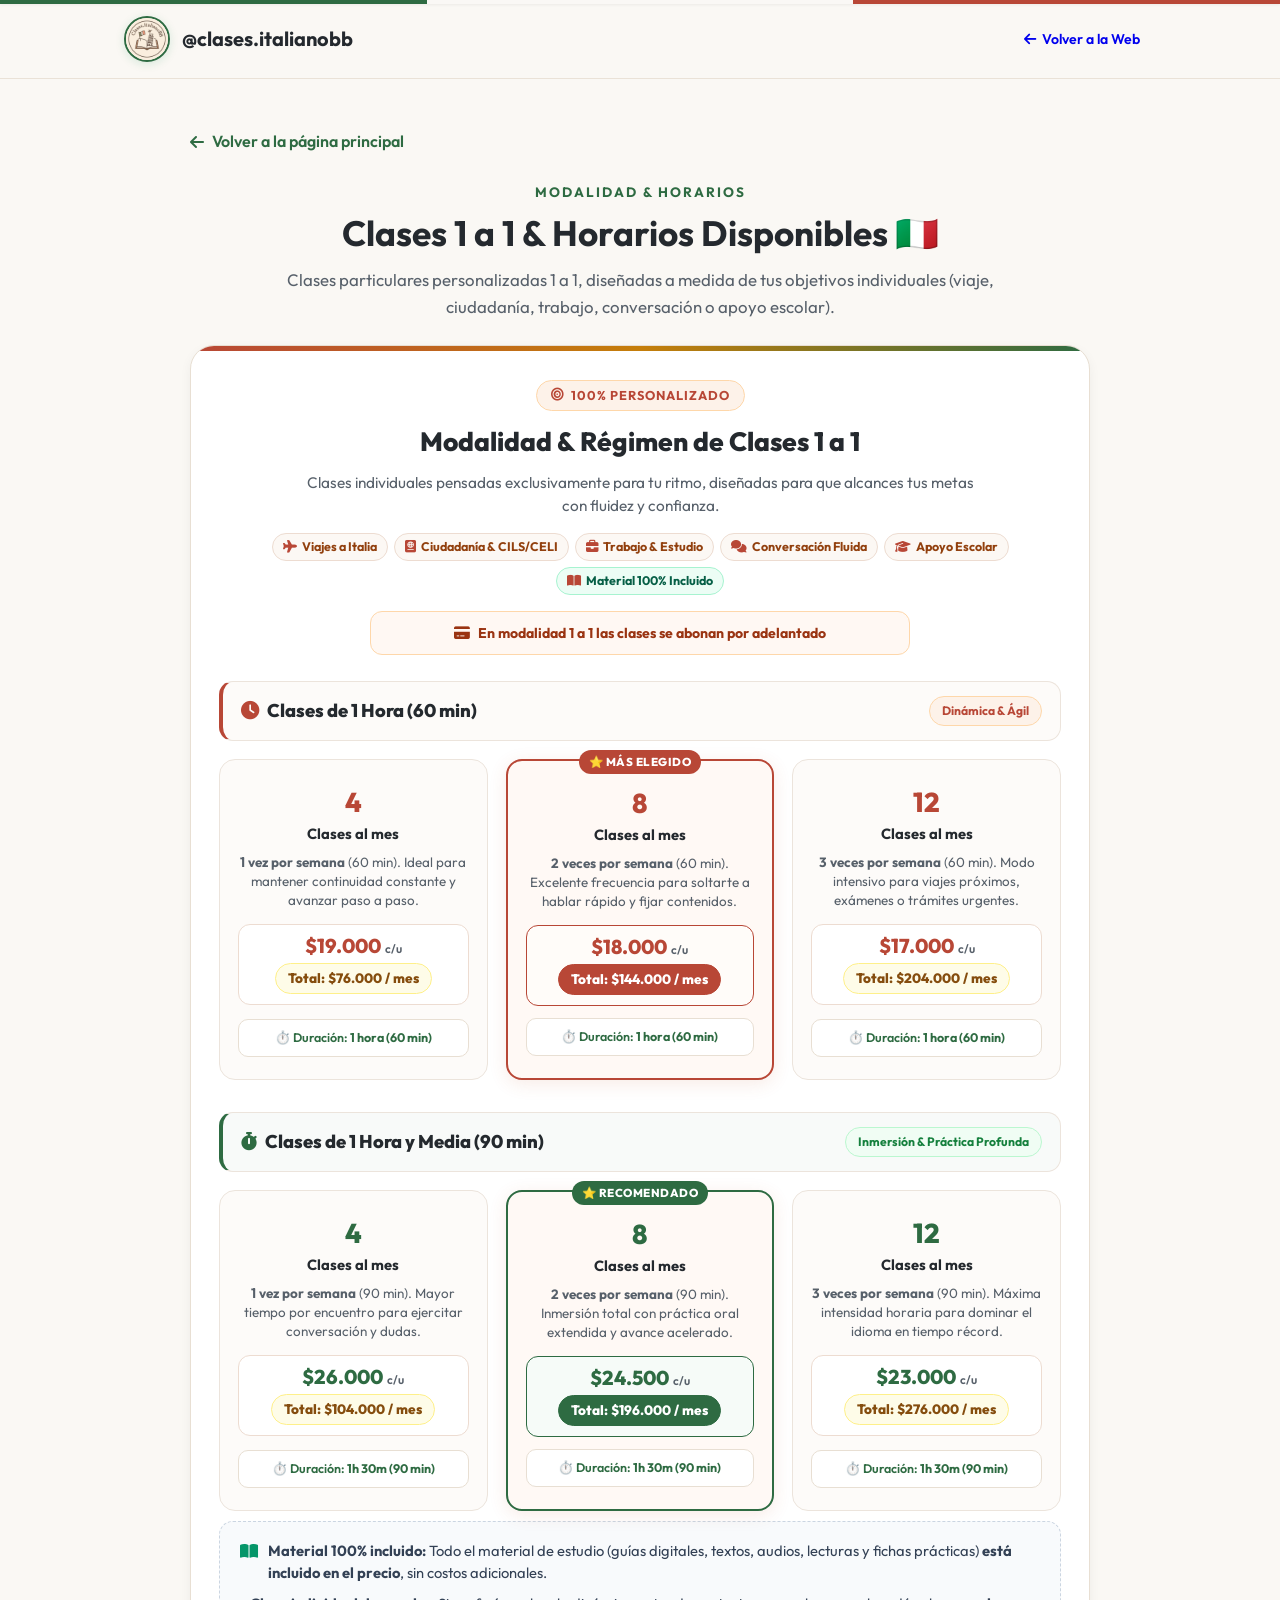
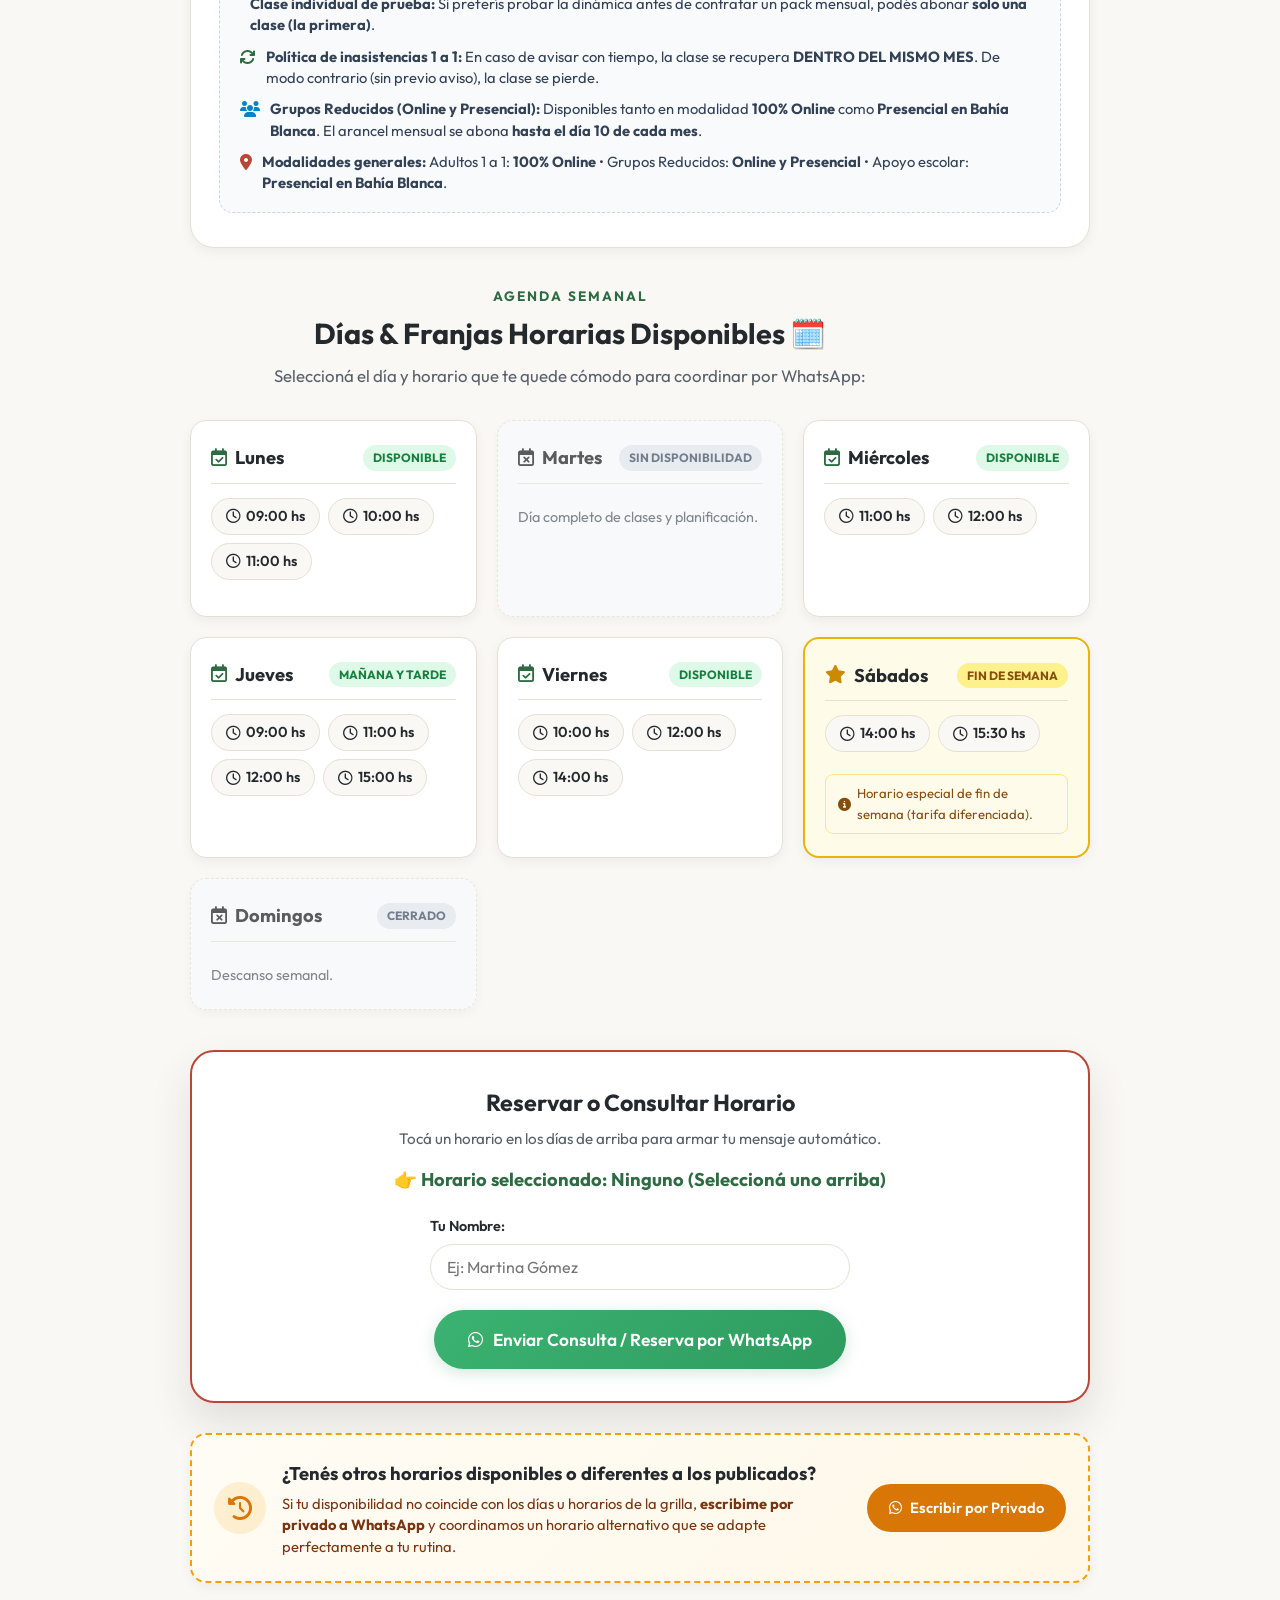
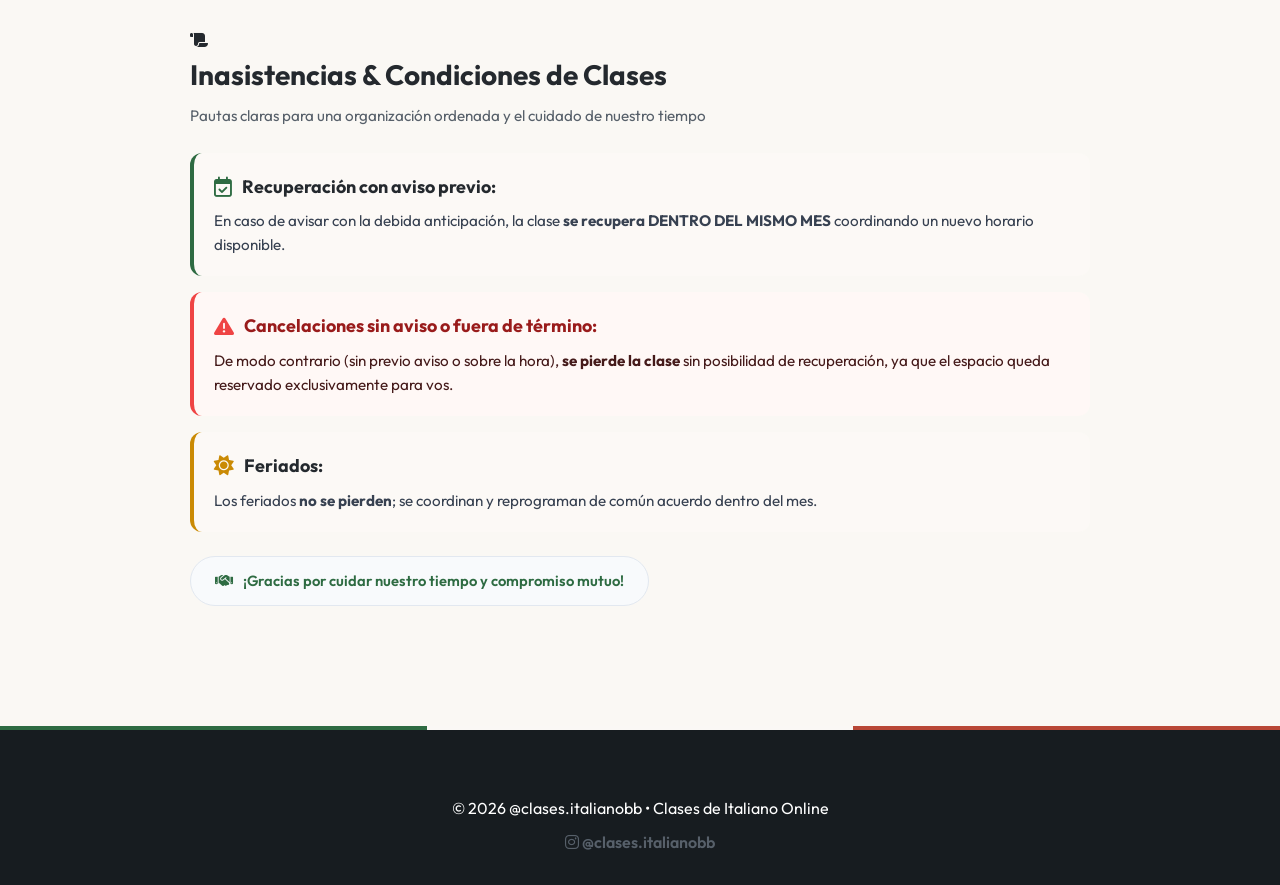
==== calendario.html @ a4cff0ea "Centrar titulos, insignias, iconos y textos de los carteles de cursos en celular y computadora" ====
<!DOCTYPE html>
<html lang="es">
<head>
  <meta charset="UTF-8">
  <meta name="viewport" content="width=device-width, initial-scale=1.0, maximum-scale=5.0, user-scalable=yes">
  <meta name="theme-color" content="#008c45">
  <meta name="mobile-web-app-capable" content="yes">
  <meta name="apple-mobile-web-app-capable" content="yes">
  <title>Horarios y Disponibilidad | @clases.italianobb</title>
  <meta name="description" content="Consulta los días y horarios disponibles para tus clases de italiano online y reserva tu lugar por WhatsApp con @clases.italianobb.">
  
  <link rel="icon" type="image/jpeg" href="logo.jpg">
  <link rel="preconnect" href="https://fonts.googleapis.com">
  <link rel="preconnect" href="https://fonts.gstatic.com" crossorigin>
  <link href="https://fonts.googleapis.com/css2?family=Outfit:wght@300;400;500;600;700;800&family=Playfair+Display:ital,wght@0,600;0,700;1,400;1,600&display=swap" rel="stylesheet">
  <link rel="stylesheet" href="https://cdnjs.cloudflare.com/ajax/libs/font-awesome/6.4.0/css/all.min.css">
  <link rel="stylesheet" href="style.css?v=20260929_centered_titles_v2">
  <style>
    .calendar-page-container {
      padding: 50px 0 80px 0;
      max-width: 900px;
      margin: 0 auto;
    }
    .back-home-link {
      display: inline-flex;
      align-items: center;
      gap: 8px;
      color: var(--secondary);
      font-weight: 600;
      text-decoration: none;
      margin-bottom: 24px;
      transition: color 0.2s;
    }
    .back-home-link:hover {
      color: var(--primary);
    }
    .schedule-grid {
      display: grid;
      grid-template-columns: repeat(auto-fit, minmax(min(100%, 260px), 1fr));
      gap: 20px;
      margin-top: 30px;
    }
    .day-card {
      background: #ffffff;
      border: 1.5px solid var(--border-color);
      border-radius: var(--border-radius-md);
      padding: 22px 20px;
      box-shadow: var(--shadow-sm);
      display: flex;
      flex-direction: column;
      transition: transform 0.2s ease, box-shadow 0.2s ease;
    }
    .day-card:hover {
      transform: translateY(-3px);
      box-shadow: var(--shadow-md);
    }
    .day-card.unavailable {
      background: #f8fafc;
      opacity: 0.75;
      border-style: dashed;
    }
    .day-card.saturday-card {
      border: 2px solid #eab308;
      background: #fefce8;
    }
    .day-header {
      display: flex;
      justify-content: space-between;
      align-items: center;
      margin-bottom: 14px;
      padding-bottom: 10px;
      border-bottom: 1px solid var(--border-color);
    }
    .day-name {
      font-size: 1.15rem;
      font-weight: 700;
      color: var(--text-dark);
      display: flex;
      align-items: center;
      gap: 8px;
    }
    .day-status {
      font-size: 0.75rem;
      font-weight: 700;
      text-transform: uppercase;
      padding: 3px 10px;
      border-radius: var(--border-radius-pill);
      background: #e2e8f0;
      color: #475569;
    }
    .day-status.status-open {
      background: rgba(37, 211, 102, 0.15);
      color: #15803d;
    }
    .day-status.status-sat {
      background: #fef08a;
      color: #854d0e;
    }
    .time-slots {
      display: flex;
      flex-wrap: wrap;
      gap: 8px;
      margin-bottom: 14px;
    }
    .time-badge {
      background: var(--bg-main);
      border: 1.5px solid var(--border-color);
      color: var(--text-dark);
      padding: 6px 14px;
      border-radius: var(--border-radius-pill);
      font-size: 0.9rem;
      font-weight: 600;
      cursor: pointer;
      transition: all 0.2s ease;
      display: inline-flex;
      align-items: center;
      gap: 6px;
    }
    .time-badge:hover, .time-badge.selected {
      background: var(--primary);
      border-color: var(--primary);
      color: #ffffff;
      transform: scale(1.05);
    }
    .time-badge.sat-badge:hover, .time-badge.sat-badge.selected {
      background: #ca8a04;
      border-color: #ca8a04;
    }
    .sat-notice {
      font-size: 0.82rem;
      color: #854d0e;
      background: #fffbeb;
      border: 1px solid #fde68a;
      padding: 8px 12px;
      border-radius: 8px;
      margin-top: 8px;
      display: flex;
      align-items: center;
      gap: 6px;
    }
    .booking-interactive-box {
      background: #ffffff;
      border: 2px solid var(--primary);
      border-radius: var(--border-radius-lg);
      padding: 32px 28px;
      margin-top: 40px;
      box-shadow: var(--shadow-lg);
      text-align: center;
    }
    .booking-summary-text {
      font-size: 1.15rem;
      font-weight: 700;
      color: var(--secondary);
      margin: 14px 0 20px 0;
    }
    @media (max-width: 768px) {
      .calendar-page-container {
        padding: 24px 0 50px 0;
      }
      .booking-interactive-box {
        padding: 22px 16px;
        border-radius: 20px;
        margin-top: 28px;
      }
    }
  </style>
</head>
<body>

  <!-- Header -->
  <header class="header">
    <div class="container nav-container">
      <a href="index.html" class="logo" style="text-decoration:none;">
        <div class="logo-circle-wrapper">
          <img src="logo.jpg" alt="Logo Clases.ItalianoBB" class="header-logo-img">
        </div>
        <span class="logo-text">@clases.italianobb</span>
      </a>
      <a href="index.html" class="nav-cta-btn">
        <i class="fa-solid fa-arrow-left"></i> Volver a la Web
      </a>
    </div>
  </header>
  <main class="container calendar-page-container">
    <a href="index.html" class="back-home-link">
      <i class="fa-solid fa-arrow-left"></i> Volver a la página principal
    </a>

    <!-- Section Header -->
    <div class="section-header" style="margin-bottom: 24px;">
      <span class="subheading">Modalidad & Horarios</span>
      <h1 class="section-title">Clases 1 a 1 & Horarios Disponibles 🇮🇹</h1>
      <p class="section-desc">
        Clases particulares personalizadas 1 a 1, diseñadas a medida de tus objetivos individuales (viaje, ciudadanía, trabajo, conversación o apoyo escolar).
      </p>
    </div>

    <!-- Regime 1 a 1 Plan Cards & Structure -->
    <div class="regime-section-box">
      <div style="text-align: center;">
        <span class="regime-header-badge"><i class="fa-solid fa-bullseye"></i> 100% Personalizado</span>
        <h2 class="regime-title">Modalidad & Régimen de Clases 1 a 1</h2>
        <p class="regime-subtitle">
          Clases individuales pensadas exclusivamente para tu ritmo, diseñadas para que alcances tus metas con fluidez y confianza.
        </p>

        <!-- Objective Pills -->
        <div style="display:flex; flex-wrap:wrap; justify-content:center; gap:6px; margin:16px 0 6px 0;">
          <span class="about-pill"><i class="fa-solid fa-plane"></i> Viajes a Italia</span>
          <span class="about-pill"><i class="fa-solid fa-passport"></i> Ciudadanía & CILS/CELI</span>
          <span class="about-pill"><i class="fa-solid fa-briefcase"></i> Trabajo & Estudio</span>
          <span class="about-pill"><i class="fa-solid fa-comments"></i> Conversación Fluida</span>
          <span class="about-pill"><i class="fa-solid fa-graduation-cap"></i> Apoyo Escolar</span>
          <span class="about-pill" style="background:#ecfdf5; border-color:#a7f3d0; color:#065f46; font-weight:700;"><i class="fa-solid fa-book-open"></i> Material 100% Incluido</span>
        </div>
      </div>

      <!-- Advance Payment Notice Banner -->
      <div style="background: #fff8f3; border: 1.5px solid #fed7aa; border-radius: 12px; padding: 10px 16px; margin: 16px auto 0 auto; max-width: 540px; display: flex; align-items: center; justify-content: center; gap: 8px; font-size: 0.88rem; color: #9a3412; font-weight: 700;">
        <i class="fa-solid fa-credit-card"></i>
        <span>En modalidad 1 a 1 las clases se abonan por adelantado</span>
      </div>

      <!-- Section 1: Clases de 1 Hora (60 min) -->
      <div class="duration-category-header">
        <h3 class="duration-category-title"><i class="fa-solid fa-clock" style="color:var(--primary);"></i> Clases de 1 Hora (60 min)</h3>
        <span class="duration-badge-pill">Dinámica & Ágil</span>
      </div>

      <div class="regime-grid">
        <!-- Plan 1: 4 clases (60 min) -->
        <div class="regime-card">
          <div class="regime-classes-num">4</div>
          <span class="regime-freq-tag">Clases al mes</span>
          <p class="regime-desc-text"><strong>1 vez por semana</strong> (60 min). Ideal para mantener continuidad constante y avanzar paso a paso.</p>
          
          <div class="regime-price-box">
            <span class="regime-unit-price">$19.000 <span class="regime-unit-label">c/u</span></span>
            <span class="regime-total-price">Total: $76.000 / mes</span>
          </div>

          <div class="regime-durations-box">
            <span>⏱️ Duración: <strong>1 hora (60 min)</strong></span>
          </div>
        </div>

        <!-- Plan 2: 8 clases (60 min - Featured) -->
        <div class="regime-card featured-plan">
          <span class="regime-top-tag">⭐ Más Elegido</span>
          <div class="regime-classes-num">8</div>
          <span class="regime-freq-tag">Clases al mes</span>
          <p class="regime-desc-text"><strong>2 veces por semana</strong> (60 min). Excelente frecuencia para soltarte a hablar rápido y fijar contenidos.</p>
          
          <div class="regime-price-box" style="border-color: var(--primary); background: #fffcf9;">
            <span class="regime-unit-price">$18.000 <span class="regime-unit-label">c/u</span></span>
            <span class="regime-total-price" style="background: var(--primary); color: #ffffff; border-color: var(--primary);">Total: $144.000 / mes</span>
          </div>

          <div class="regime-durations-box">
            <span>⏱️ Duración: <strong>1 hora (60 min)</strong></span>
          </div>
        </div>

        <!-- Plan 3: 12 clases (60 min) -->
        <div class="regime-card">
          <div class="regime-classes-num">12</div>
          <span class="regime-freq-tag">Clases al mes</span>
          <p class="regime-desc-text"><strong>3 veces por semana</strong> (60 min). Modo intensivo para viajes próximos, exámenes o trámites urgentes.</p>
          
          <div class="regime-price-box">
            <span class="regime-unit-price">$17.000 <span class="regime-unit-label">c/u</span></span>
            <span class="regime-total-price">Total: $204.000 / mes</span>
          </div>

          <div class="regime-durations-box">
            <span>⏱️ Duración: <strong>1 hora (60 min)</strong></span>
          </div>
        </div>
      </div>

      <!-- Section 2: Clases de 1 Hora y Media (90 min) -->
      <div class="duration-category-header duration-90min">
        <h3 class="duration-category-title"><i class="fa-solid fa-stopwatch" style="color:var(--secondary);"></i> Clases de 1 Hora y Media (90 min)</h3>
        <span class="duration-badge-pill pill-green">Inmersión & Práctica Profunda</span>
      </div>

      <div class="regime-grid">
        <!-- Plan 1: 4 clases (90 min) -->
        <div class="regime-card">
          <div class="regime-classes-num" style="color:var(--secondary);">4</div>
          <span class="regime-freq-tag">Clases al mes</span>
          <p class="regime-desc-text"><strong>1 vez por semana</strong> (90 min). Mayor tiempo por encuentro para ejercitar conversación y dudas.</p>
          
          <div class="regime-price-box">
            <span class="regime-unit-price" style="color:var(--secondary);">$26.000 <span class="regime-unit-label">c/u</span></span>
            <span class="regime-total-price">Total: $104.000 / mes</span>
          </div>

          <div class="regime-durations-box">
            <span>⏱️ Duración: <strong>1h 30m (90 min)</strong></span>
          </div>
        </div>

        <!-- Plan 2: 8 clases (90 min - Featured) -->
        <div class="regime-card featured-plan" style="border-color:var(--secondary);">
          <span class="regime-top-tag" style="background:var(--secondary);">⭐ Recomendado</span>
          <div class="regime-classes-num" style="color:var(--secondary);">8</div>
          <span class="regime-freq-tag">Clases al mes</span>
          <p class="regime-desc-text"><strong>2 veces por semana</strong> (90 min). Inmersión total con práctica oral extendida y avance acelerado.</p>
          
          <div class="regime-price-box" style="border-color: var(--secondary); background: #f6fbf8;">
            <span class="regime-unit-price" style="color:var(--secondary);">$24.500 <span class="regime-unit-label">c/u</span></span>
            <span class="regime-total-price" style="background: var(--secondary); color: #ffffff; border-color: var(--secondary);">Total: $196.000 / mes</span>
          </div>

          <div class="regime-durations-box">
            <span>⏱️ Duración: <strong>1h 30m (90 min)</strong></span>
          </div>
        </div>

        <!-- Plan 3: 12 clases (90 min) -->
        <div class="regime-card">
          <div class="regime-classes-num" style="color:var(--secondary);">12</div>
          <span class="regime-freq-tag">Clases al mes</span>
          <p class="regime-desc-text"><strong>3 veces por semana</strong> (90 min). Máxima intensidad horaria para dominar el idioma en tiempo récord.</p>
          
          <div class="regime-price-box">
            <span class="regime-unit-price" style="color:var(--secondary);">$23.000 <span class="regime-unit-label">c/u</span></span>
            <span class="regime-total-price">Total: $276.000 / mes</span>
          </div>

          <div class="regime-durations-box">
            <span>⏱️ Duración: <strong>1h 30m (90 min)</strong></span>
          </div>
        </div>
      </div>

      <!-- Regime Highlights, Trial Class & Payment Rules Banner -->
      <div class="regime-info-banner">
        <div class="regime-info-item">
          <i class="fa-solid fa-book-open" style="color:#059669;"></i>
          <span><strong>Material 100% incluido:</strong> Todo el material de estudio (guías digitales, textos, audios, lecturas y fichas prácticas) <strong>está incluido en el precio</strong>, sin costos adicionales.</span>
        </div>
        <div class="regime-info-item">
          <i class="fa-solid fa-sparkles" style="color:var(--accent-gold);"></i>
          <span><strong>Clase individual de prueba:</strong> Si preferís probar la dinámica antes de contratar un pack mensual, podés abonar <strong>solo una clase (la primera)</strong>.</span>
        </div>
        <div class="regime-info-item">
          <i class="fa-solid fa-arrows-rotate" style="color:var(--secondary);"></i>
          <span><strong>Política de inasistencias 1 a 1:</strong> En caso de avisar con tiempo, la clase se recupera <strong>DENTRO DEL MISMO MES</strong>. De modo contrario (sin previo aviso), la clase se pierde.</span>
        </div>
        <div class="regime-info-item">
          <i class="fa-solid fa-users" style="color:#0284c7;"></i>
          <span><strong>Grupos Reducidos (Online y Presencial):</strong> Disponibles tanto en modalidad <strong>100% Online</strong> como <strong>Presencial en Bahía Blanca</strong>. El arancel mensual se abona <strong>hasta el día 10 de cada mes</strong>.</span>
        </div>
        <div class="regime-info-item">
          <i class="fa-solid fa-location-dot" style="color:var(--primary);"></i>
          <span><strong>Modalidades generales:</strong> Adultos 1 a 1: <strong>100% Online</strong> • Grupos Reducidos: <strong>Online y Presencial</strong> • Apoyo escolar: <strong>Presencial en Bahía Blanca</strong>.</span>
        </div>
      </div>
    </div>

    <!-- Section Header for Schedule -->
    <div class="section-header" style="margin: 35px 0 20px 0;">
      <span class="subheading">Agenda Semanal</span>
      <h2 class="section-title" style="font-size: 1.8rem;">Días & Franjas Horarias Disponibles 🗓️</h2>
      <p class="section-desc">Seleccioná el día y horario que te quede cómodo para coordinar por WhatsApp:</p>
    </div>

    <!-- Schedule Grid -->
    <div class="schedule-grid">
      <!-- Lunes -->
      <div class="day-card">
        <div class="day-header">
          <span class="day-name"><i class="fa-regular fa-calendar-check" style="color:var(--secondary);"></i> Lunes</span>
          <span class="day-status status-open">Disponible</span>
        </div>
        <div class="time-slots">
          <span class="time-badge" data-day="Lunes" data-time="09:00 hs"><i class="fa-regular fa-clock"></i> 09:00 hs</span>
          <span class="time-badge" data-day="Lunes" data-time="10:00 hs"><i class="fa-regular fa-clock"></i> 10:00 hs</span>
          <span class="time-badge" data-day="Lunes" data-time="11:00 hs"><i class="fa-regular fa-clock"></i> 11:00 hs</span>
        </div>
      </div>

      <!-- Martes -->
      <div class="day-card unavailable">
        <div class="day-header">
          <span class="day-name"><i class="fa-regular fa-calendar-xmark"></i> Martes</span>
          <span class="day-status">Sin disponibilidad</span>
        </div>
        <p style="font-size:0.9rem; color:var(--text-muted); margin-top:8px;">
          Día completo de clases y planificación.
        </p>
      </div>

      <!-- Miércoles -->
      <div class="day-card">
        <div class="day-header">
          <span class="day-name"><i class="fa-regular fa-calendar-check" style="color:var(--secondary);"></i> Miércoles</span>
          <span class="day-status status-open">Disponible</span>
        </div>
        <div class="time-slots">
          <span class="time-badge" data-day="Miércoles" data-time="11:00 hs"><i class="fa-regular fa-clock"></i> 11:00 hs</span>
          <span class="time-badge" data-day="Miércoles" data-time="12:00 hs"><i class="fa-regular fa-clock"></i> 12:00 hs</span>
        </div>
      </div>

      <!-- Jueves -->
      <div class="day-card">
        <div class="day-header">
          <span class="day-name"><i class="fa-regular fa-calendar-check" style="color:var(--secondary);"></i> Jueves</span>
          <span class="day-status status-open">Mañana y Tarde</span>
        </div>
        <div class="time-slots">
          <span class="time-badge" data-day="Jueves" data-time="09:00 hs"><i class="fa-regular fa-clock"></i> 09:00 hs</span>
          <span class="time-badge" data-day="Jueves" data-time="11:00 hs"><i class="fa-regular fa-clock"></i> 11:00 hs</span>
          <span class="time-badge" data-day="Jueves" data-time="12:00 hs"><i class="fa-regular fa-clock"></i> 12:00 hs</span>
          <span class="time-badge" data-day="Jueves" data-time="15:00 hs"><i class="fa-regular fa-clock"></i> 15:00 hs</span>
        </div>
      </div>

      <!-- Viernes -->
      <div class="day-card">
        <div class="day-header">
          <span class="day-name"><i class="fa-regular fa-calendar-check" style="color:var(--secondary);"></i> Viernes</span>
          <span class="day-status status-open">Disponible</span>
        </div>
        <div class="time-slots">
          <span class="time-badge" data-day="Viernes" data-time="10:00 hs"><i class="fa-regular fa-clock"></i> 10:00 hs</span>
          <span class="time-badge" data-day="Viernes" data-time="12:00 hs"><i class="fa-regular fa-clock"></i> 12:00 hs</span>
          <span class="time-badge" data-day="Viernes" data-time="14:00 hs"><i class="fa-regular fa-clock"></i> 14:00 hs</span>
        </div>
      </div>

      <!-- Sábados (Destacado Amarillo) -->
      <div class="day-card saturday-card">
        <div class="day-header">
          <span class="day-name"><i class="fa-solid fa-star" style="color:#ca8a04;"></i> Sábados</span>
          <span class="day-status status-sat">Fin de Semana</span>
        </div>
        <div class="time-slots">
          <span class="time-badge sat-badge" data-day="Sábado" data-time="14:00 hs"><i class="fa-regular fa-clock"></i> 14:00 hs</span>
          <span class="time-badge sat-badge" data-day="Sábado" data-time="15:30 hs"><i class="fa-regular fa-clock"></i> 15:30 hs</span>
        </div>
        <div class="sat-notice">
          <i class="fa-solid fa-circle-info"></i>
          <span>Horario especial de fin de semana (tarifa diferenciada).</span>
        </div>
      </div>

      <!-- Domingos -->
      <div class="day-card unavailable">
        <div class="day-header">
          <span class="day-name"><i class="fa-regular fa-calendar-xmark"></i> Domingos</span>
          <span class="day-status">Cerrado</span>
        </div>
        <p style="font-size:0.9rem; color:var(--text-muted); margin-top:8px;">
          Descanso semanal.
        </p>
      </div>
    </div>

    <!-- Interactive Selection & WhatsApp Booking Box -->
    <div class="booking-interactive-box" id="booking-box">
      <h3 style="font-size:1.45rem; color:var(--text-dark); margin-bottom: 6px;">Reservar o Consultar Horario</h3>
      <p style="color:var(--text-muted); font-size: 0.95rem;">Tocá un horario en los días de arriba para armar tu mensaje automático.</p>
      
      <div class="booking-summary-text" id="booking-summary">
        👉 Horario seleccionado: Ninguno (Seleccioná uno arriba)
      </div>

      <div style="max-width:420px; margin:0 auto 20px auto; text-align:left;">
        <label for="book-name" style="font-size:0.9rem; font-weight:600; display:block; margin-bottom:6px;">Tu Nombre:</label>
        <input type="text" id="book-name" placeholder="Ej: Martina Gómez" style="width:100%; padding:12px 16px; border-radius:50px; border:1.5px solid var(--border-color); outline:none; font-family:inherit; box-sizing: border-box;">
      </div>

      <a id="whatsapp-book-btn" href="https://wa.me/5492914485405?text=%C2%A1Ciao!%20Quisiera%20consultar%20por%20los%20horarios%20disponibles%20para%20comenzar%20clases%20de%20italiano%20%F0%9F%87%AE%F0%9F%87%B9" target="_blank" class="btn btn-whatsapp-large" style="display:inline-flex; width:auto; justify-content:center;">
        <i class="fa-brands fa-whatsapp"></i> Enviar Consulta / Reserva por WhatsApp
      </a>
    </div>

    <!-- Alternative Schedule Notice Callout (Horarios Alternativos) -->
    <div class="alt-schedule-notice">
      <div class="alt-schedule-content">
        <div class="alt-schedule-icon">
          <i class="fa-solid fa-clock-rotate-left"></i>
        </div>
        <div class="alt-schedule-text">
          <h4>¿Tenés otros horarios disponibles o diferentes a los publicados?</h4>
          <p>
            Si tu disponibilidad no coincide con los días u horarios de la grilla, <strong>escribime por privado a WhatsApp</strong> y coordinamos un horario alternativo que se adapte perfectamente a tu rutina.
          </p>
        </div>
      </div>
      <a href="https://wa.me/5492914485405?text=%C2%A1Hola!%20Tengo%20horarios%20diferentes%20a%20los%20publicados%20en%20la%20agenda%20y%20quisiera%20coordinar%20un%20horario%20alternativo%20para%20mis%20clases%20de%20italiano%20%F0%9F%87%AE%F0%9F%87%B9" target="_blank" class="btn-alt-schedule">
        <i class="fa-brands fa-whatsapp"></i> Escribir por Privado
      </a>
    </div>

    <!-- Dedicated Policy Section: Inasistencias y Condiciones -->
    <section class="policy-section" id="condiciones" style="margin-top:45px;">
      <div class="policy-ornament-card">
        <div class="policy-header">
          <i class="fa-solid fa-scroll policy-icon"></i>
          <h2 style="font-size:1.75rem; color:var(--text-dark); margin-bottom:6px;">Inasistencias & Condiciones de Clases</h2>
          <p style="color:var(--text-muted); font-size:0.95rem;">Pautas claras para una organización ordenada y el cuidado de nuestro tiempo</p>
        </div>

        <div class="policy-items-grid" style="display:flex; flex-direction:column; gap:16px; margin:24px 0; text-align:left;">
          <!-- Item 1: Recuperación con aviso en el mismo mes -->
          <div class="policy-item-box" style="background:#fcf9f6; border-left:4px solid var(--secondary); border-radius:12px; padding:20px 20px;">
            <div style="display:flex; align-items:center; gap:10px; margin-bottom:8px;">
              <i class="fa-regular fa-calendar-check" style="color:var(--secondary); font-size:1.25rem;"></i>
              <h3 style="font-size:1.12rem; color:var(--text-dark); margin:0;">Recuperación con aviso previo:</h3>
            </div>
            <p style="font-size:0.95rem; color:#374151; line-height:1.55; margin:0;">
              En caso de avisar con la debida anticipación, la clase <strong>se recupera DENTRO DEL MISMO MES</strong> coordinando un nuevo horario disponible.
            </p>
          </div>

          <!-- Item 2: Inasistencia sin aviso -->
          <div class="policy-item-box" style="background:#fff8f6; border-left:4px solid #ef4444; border-radius:12px; padding:20px 20px;">
            <div style="display:flex; align-items:center; gap:10px; margin-bottom:8px;">
              <i class="fa-solid fa-triangle-exclamation" style="color:#ef4444; font-size:1.25rem;"></i>
              <h3 style="font-size:1.12rem; color:#991b1b; margin:0;">Cancelaciones sin aviso o fuera de término:</h3>
            </div>
            <p style="font-size:0.95rem; color:#451a1a; line-height:1.55; margin:0;">
              De modo contrario (sin previo aviso o sobre la hora), <strong>se pierde la clase</strong> sin posibilidad de recuperación, ya que el espacio queda reservado exclusivamente para vos.
            </p>
          </div>

          <!-- Item 3: Feriados -->
          <div class="policy-item-box" style="background:#fcf9f6; border-left:4px solid #ca8a04; border-radius:12px; padding:20px 20px;">
            <div style="display:flex; align-items:center; gap:10px; margin-bottom:8px;">
              <i class="fa-solid fa-sun" style="color:#ca8a04; font-size:1.25rem;"></i>
              <h3 style="font-size:1.12rem; color:var(--text-dark); margin:0;">Feriados:</h3>
            </div>
            <p style="font-size:0.95rem; color:#374151; line-height:1.55; margin:0;">
              Los feriados <strong>no se pierden</strong>; se coordinan y reprograman de común acuerdo dentro del mes.
            </p>
          </div>
        </div>

        <!-- Mutual commitment note -->
        <div style="background:#f8fafc; border:1px solid #e2e8f0; border-radius:50px; padding:12px 24px; display:inline-flex; align-items:center; gap:10px; color:var(--secondary); font-weight:600; font-size:0.92rem;">
          <i class="fa-solid fa-handshake"></i>
          <span>¡Gracias por cuidar nuestro tiempo y compromiso mutuo!</span>
        </div>
      </div>
    </section>
  </main>

  <footer class="footer" style="margin-top:40px;">
    <div class="container footer-content" style="text-align:center;">
      <p>© 2026 @clases.italianobb • Clases de Italiano Online</p>
      <div style="margin-top:8px;">
        <a href="https://www.instagram.com/clases.italianobb/" target="_blank" style="color:var(--text-muted); text-decoration:none; font-weight:600;"><i class="fa-brands fa-instagram"></i> @clases.italianobb</a>
      </div>
    </div>
  </footer>

  <script>
    const timeBadges = document.querySelectorAll('.time-badge');
    const bookingSummary = document.getElementById('booking-summary');
    const bookName = document.getElementById('book-name');
    const whatsappBookBtn = document.getElementById('whatsapp-book-btn');

    let selectedDay = '';
    let selectedTime = '';
    const phone = '5492914485405';

    function updateWhatsappLink() {
      const name = bookName.value.trim() || 'un futuro alumno/a';
      let message = '';
      if (selectedDay && selectedTime) {
        message = `¡Ciao! Soy ${name} y vi en la web que tenés disponibilidad los días *${selectedDay} a las ${selectedTime}*. Quisiera reservar ese horario para mis clases de italiano 🇮🇹`;
      } else {
        message = `¡Ciao! Soy ${name} y quisiera consultar por los horarios disponibles para comenzar clases de italiano 🇮🇹`;
      }
      whatsappBookBtn.href = `https://wa.me/${phone}?text=${encodeURIComponent(message)}`;
    }

    timeBadges.forEach(badge => {
      badge.addEventListener('click', () => {
        timeBadges.forEach(b => b.classList.remove('selected'));
        badge.classList.add('selected');

        selectedDay = badge.getAttribute('data-day');
        selectedTime = badge.getAttribute('data-time');

        bookingSummary.innerHTML = `✅ Horario elegido: <strong style="color:var(--primary);">${selectedDay} a las ${selectedTime}</strong>`;
        updateWhatsappLink();
      });
    });

    bookName.addEventListener('input', updateWhatsappLink);
  </script>
</body>
</html>
---- style.css ----
/* ==========================================================
   CSS DESIGN SYSTEM & STYLES - @clases.italianobb
   ========================================================== */

:root {
  /* Paleta Mediterránea Italiana (Terracota Cálido, Verde Oliva y Azzurro Costiero) */
  --primary: #b84736; /* Terracota / Rosso Cotto Cálido (suave, acogedor y mediterráneo) */
  --primary-hover: #993526;
  --primary-glow: rgba(184, 71, 54, 0.28);
  
  --secondary: #2e6b42; /* Verde Oliva & Salvia Toscana */
  --secondary-hover: #225332;
  --secondary-light: #438859;
  --secondary-glow: rgba(46, 107, 66, 0.22);
  
  --italian-green: #2e6b42;
  --italian-white: #faf8f5;
  --italian-red: #b84736;
  --italian-tricolor: linear-gradient(90deg, #2e6b42 0%, #2e6b42 33.33%, #ffffff 33.33%, #ffffff 66.66%, #b84736 66.66%, #b84736 100%);
  --italian-tricolor-soft: linear-gradient(90deg, rgba(46, 107, 66, 0.12) 0%, rgba(46, 107, 66, 0.04) 33.33%, rgba(255, 255, 255, 0.8) 33.33%, rgba(255, 255, 255, 0.8) 66.66%, rgba(184, 71, 54, 0.04) 66.66%, rgba(184, 71, 54, 0.12) 100%);
  
  --azzurro-italia: #1b6fa8; /* Azzurro Mediterraneo / Costiera */
  --azzurro-hover: #145785;
  --azzurro-glow: rgba(27, 111, 168, 0.25);
  
  --accent-gold: #c57e0a; /* Ámbar y oro toscano cálido */
  --accent-gold-hover: #a36504;
  --accent-terracotta: #b84736;
  
  --bg-main: #faf8f4; /* Arena y travertino italiano cálido */
  --bg-surface: #ffffff;
  --bg-surface-warm: #f5f0e6;
  --bg-surface-trans: rgba(255, 255, 255, 0.96);
  
  --text-dark: #24292e;
  --text-muted: #57606a;
  --text-light: #ffffff;
  
  --whatsapp-green: #25d366;
  --whatsapp-hover: #20ba59;
  
  --border-color: #e8dfd3;
  --border-radius-sm: 8px;
  --border-radius-md: 16px;
  --border-radius-lg: 24px;
  --border-radius-pill: 50px;
  
  --shadow-sm: 0 4px 12px rgba(0, 0, 0, 0.05);
  --shadow-md: 0 10px 30px rgba(40, 50, 40, 0.08);
  --shadow-lg: 0 20px 40px rgba(40, 50, 40, 0.12);
  
  --font-body: 'Outfit', sans-serif;
  --font-serif: 'Playfair Display', serif;
}

* {
  box-sizing: border-box;
  margin: 0;
  padding: 0;
  -webkit-tap-highlight-color: transparent;
}

html {
  scroll-behavior: smooth;
  width: 100%;
  max-width: 100%;
  overflow-x: hidden;
  -webkit-text-size-adjust: 100%;
  text-size-adjust: 100%;
}

body {
  font-family: var(--font-body), -apple-system, BlinkMacSystemFont, "Segoe UI", Roboto, "Helvetica Neue", Arial, sans-serif;
  background-color: var(--bg-main);
  color: var(--text-dark);
  line-height: 1.6;
  width: 100%;
  max-width: 100%;
  overflow-x: hidden;
  position: relative;
  -webkit-font-smoothing: antialiased;
  -moz-osx-font-smoothing: grayscale;
  word-break: break-word;
  overflow-wrap: break-word;
}

/* Universal Android form input zoom prevention */
input, select, textarea, button {
  font-family: inherit;
  font-size: 16px; /* Prevents auto-zoom on touch focus on Android devices */
  touch-action: manipulation;
}

/* Background Ambient Elements */
.bg-shape {
  position: absolute;
  border-radius: 50%;
  filter: blur(80px);
  z-index: -1;
  pointer-events: none;
  opacity: 0.6;
  max-width: 100vw;
  overflow: hidden;
}

.shape-1 {
  width: 400px;
  height: 400px;
  background: rgba(184, 71, 54, 0.07); /* Terracota cálido */
  top: -100px;
  right: -50px;
}

.shape-2 {
  width: 450px;
  height: 450px;
  background: rgba(46, 107, 66, 0.08); /* Verde oliva */
  top: 600px;
  left: -80px;
}

.shape-3 {
  width: 350px;
  height: 350px;
  background: rgba(27, 111, 168, 0.06); /* Azzurro mediterraneo */
  bottom: 300px;
  right: -30px;
}

.container {
  width: 100%;
  max-width: 1080px;
  margin: 0 auto;
  padding: 0 24px;
}

.highlight {
  color: var(--primary);
  position: relative;
  font-family: var(--font-serif);
  font-style: italic;
}

.subheading {
  display: inline-block;
  font-size: 0.85rem;
  font-weight: 700;
  text-transform: uppercase;
  letter-spacing: 2px;
  color: var(--secondary);
  margin-bottom: 8px;
}

.section-header {
  text-align: center;
  max-width: 760px;
  margin: 0 auto 40px auto;
}

.section-title {
  font-size: 2.2rem;
  font-weight: 700;
  color: var(--text-dark);
  margin-bottom: 12px;
  line-height: 1.25;
}

.section-desc {
  font-size: 1.05rem;
  color: var(--text-muted);
}

/* Buttons */
.btn {
  display: inline-flex;
  align-items: center;
  justify-content: center;
  gap: 10px;
  padding: 14px 28px;
  font-size: 1rem;
  font-weight: 600;
  border-radius: var(--border-radius-pill);
  text-decoration: none;
  cursor: pointer;
  transition: all 0.3s ease;
  border: none;
}

.btn-sm {
  padding: 9px 20px;
  font-size: 0.9rem;
}

.btn-large {
  padding: 18px 36px;
  font-size: 1.15rem;
}

.btn-primary {
  background: linear-gradient(135deg, #3bb371 0%, #2e9b5f 100%);
  color: #ffffff;
  box-shadow: 0 4px 16px rgba(46, 155, 95, 0.22);
}

.btn-primary:hover:not(:disabled) {
  background: linear-gradient(135deg, #32a264 0%, #258752 100%);
  transform: translateY(-2px);
  box-shadow: 0 8px 22px rgba(46, 155, 95, 0.32);
}

.btn-primary:disabled {
  opacity: 0.6;
  cursor: not-allowed;
}

.btn-glow {
  animation: pulse-glow-green 2.5s infinite;
}

@keyframes pulse-glow-green {
  0% { box-shadow: 0 0 0 0 rgba(59, 179, 113, 0.4); }
  70% { box-shadow: 0 0 0 12px rgba(59, 179, 113, 0); }
  100% { box-shadow: 0 0 0 0 rgba(59, 179, 113, 0); }
}

.btn-orange {
  background: linear-gradient(135deg, #fba156 0%, #f38234 100%);
  color: #ffffff !important;
  box-shadow: 0 4px 16px rgba(243, 130, 52, 0.22);
  border: none;
}

.btn-orange:hover:not(:disabled) {
  background: linear-gradient(135deg, #f38234 0%, #e06d1e 100%);
  color: #ffffff !important;
  transform: translateY(-2px);
  box-shadow: 0 8px 22px rgba(243, 130, 52, 0.32);
}

.btn-glow-orange {
  animation: pulse-glow-orange 2.5s infinite;
}

@keyframes pulse-glow-orange {
  0% { box-shadow: 0 0 0 0 rgba(251, 161, 86, 0.4); }
  70% { box-shadow: 0 0 0 12px rgba(251, 161, 86, 0); }
  100% { box-shadow: 0 0 0 0 rgba(251, 161, 86, 0); }
}

/* Botón con Bandera de Italia Suave & Elegante */
.btn-flag-italy {
  background: linear-gradient(90deg, #4eb77f 0%, #4eb77f 33.33%, #ffffff 33.33%, #ffffff 66.66%, #e7766d 66.66%, #e7766d 100%) !important;
  color: #1f2937 !important;
  font-weight: 800;
  border: 1.5px solid #dce4e0 !important;
  box-shadow: 0 4px 14px rgba(0, 0, 0, 0.08);
  text-shadow: 0 1px 2px rgba(255, 255, 255, 0.95), 0 0 8px rgba(255, 255, 255, 0.95);
  position: relative;
}

.btn-flag-italy:hover {
  transform: translateY(-2px);
  box-shadow: 0 8px 20px rgba(0, 0, 0, 0.14);
  filter: brightness(1.03);
}

.btn-secondary {
  background: var(--bg-surface);
  color: var(--text-dark);
  border: 1.5px solid var(--border-color);
  box-shadow: var(--shadow-sm);
}

.btn-secondary:hover {
  background: #f5efe8;
  border-color: var(--secondary);
  color: var(--secondary);
  transform: translateY(-2px);
}

.btn-outline {
  background: transparent;
  color: var(--text-dark);
  border: 1.5px solid var(--border-color);
}

.btn-outline:hover:not(:disabled) {
  background: var(--bg-surface);
  border-color: var(--secondary);
  color: var(--secondary);
}

.btn-outline:disabled {
  opacity: 0.4;
  cursor: not-allowed;
}

.btn-stop {
  background: #f1f5f9;
  color: #475569;
  border: 1px solid #cbd5e1;
}

.btn-stop:hover {
  background: #e2e8f0;
  color: #1e293b;
}

/* Header */
.header {
  padding: 16px 0;
  position: sticky;
  top: 0;
  z-index: 100;
  background: rgba(250, 248, 244, 0.95);
  backdrop-filter: blur(12px);
  border-bottom: 1px solid rgba(232, 223, 211, 0.85);
  position: relative;
}

.header::before {
  content: "";
  position: absolute;
  top: 0;
  left: 0;
  right: 0;
  height: 4px;
  background: linear-gradient(90deg, #2e6b42 0%, #2e6b42 33.33%, #faf8f5 33.33%, #faf8f5 66.66%, #b84736 66.66%, #b84736 100%);
  box-shadow: 0 1px 3px rgba(0, 0, 0, 0.06);
}

.nav-container {
  display: flex;
  align-items: center;
  justify-content: space-between;
}

.nav-brand-row {
  display: flex;
  align-items: center;
  gap: 16px;
}

.logo {
  display: flex;
  align-items: center;
  gap: 12px;
  font-weight: 700;
  font-size: 1.25rem;
  color: var(--text-dark);
  text-decoration: none;
}

.logo-circle-wrapper {
  width: 46px;
  height: 46px;
  border-radius: 50%;
  overflow: hidden;
  display: flex;
  align-items: center;
  justify-content: center;
  box-shadow: 0 2px 10px rgba(0, 135, 68, 0.15);
  border: 2px solid var(--secondary);
  background: #ffffff;
  flex-shrink: 0;
}

.header-logo-img {
  width: 100%;
  height: 100%;
  object-fit: cover;
  transform: scale(1.18);
}

.nav-quick-wa-btn {
  display: none;
}

.nav-actions {
  display: flex;
  align-items: center;
  gap: 8px;
  flex-shrink: 0;
}

.nav-cta-btn {
  font-size: 0.88rem;
  font-weight: 600;
  padding: 8px 16px;
  border-radius: var(--border-radius-pill);
  text-decoration: none;
  transition: all 0.2s ease;
  display: inline-flex;
  align-items: center;
  gap: 6px;
  white-space: nowrap;
}

.nav-btn-about {
  background: rgba(217, 119, 6, 0.09);
  color: var(--accent-gold-hover);
  border: 1px solid rgba(217, 119, 6, 0.3);
}

.nav-btn-about:hover {
  background: var(--accent-gold);
  color: #ffffff;
}

.nav-btn-immersion {
  background: linear-gradient(90deg, #4eb77f 0%, #4eb77f 33.33%, #ffffff 33.33%, #ffffff 66.66%, #e7766d 66.66%, #e7766d 100%);
  color: #1f2937;
  border: 1px solid #dce4e0;
  font-weight: 800;
  text-shadow: 0 1px 2px rgba(255, 255, 255, 0.95);
  box-shadow: 0 2px 6px rgba(0, 0, 0, 0.05);
}

.nav-btn-immersion:hover {
  filter: brightness(1.03);
  transform: translateY(-1px);
  box-shadow: 0 4px 10px rgba(0, 0, 0, 0.1);
  color: #111827;
}

.nav-btn-schedule {
  background: rgba(46, 107, 66, 0.08);
  color: var(--secondary);
  border: 1px solid rgba(46, 107, 66, 0.25);
}

.nav-btn-schedule:hover {
  background: var(--secondary);
  color: #ffffff;
}

.nav-btn-test {
  background: rgba(243, 130, 52, 0.08);
  color: #d96f20;
  border: 1px solid rgba(243, 130, 52, 0.22);
}

.nav-btn-test:hover {
  background: #f38234;
  color: #ffffff;
}

.nav-btn-community {
  background: rgba(197, 126, 10, 0.09);
  color: var(--accent-gold-hover);
  border: 1px solid rgba(197, 126, 10, 0.25);
}

.nav-btn-community:hover {
  background: var(--accent-gold);
  color: #ffffff;
}

/* Hero */
.hero {
  padding: 60px 0 50px 0;
  text-align: center;
}

.badge-pill {
  display: inline-flex;
  align-items: center;
  gap: 8px;
  background: #ffffff;
  padding: 8px 22px;
  border-radius: var(--border-radius-pill);
  font-size: 0.92rem;
  font-weight: 700;
  color: var(--secondary);
  box-shadow: 0 3px 12px rgba(46, 107, 66, 0.1);
  border: 1.5px solid rgba(46, 107, 66, 0.25);
  margin-bottom: 24px;
}

.pulse-dot {
  width: 8px;
  height: 8px;
  background-color: var(--whatsapp-green);
  border-radius: 50%;
  box-shadow: 0 0 0 3px rgba(37, 211, 102, 0.3);
}

.hero-title {
  font-size: 3rem;
  font-weight: 800;
  line-height: 1.15;
  margin-bottom: 20px;
  max-width: 850px;
  margin-left: auto;
  margin-right: auto;
}

.hero-subtitle {
  font-size: 1.15rem;
  color: var(--text-muted);
  max-width: 650px;
  margin: 0 auto 32px auto;
}

.hero-actions {
  display: flex;
  align-items: center;
  justify-content: center;
  gap: 16px;
  flex-wrap: wrap;
  margin-bottom: 45px;
}

.stats-row {
  display: grid;
  grid-template-columns: repeat(auto-fit, minmax(200px, 1fr));
  gap: 16px;
  max-width: 750px;
  margin: 0 auto;
}

.stat-card {
  background: var(--bg-surface-trans);
  padding: 16px 20px;
  border-radius: var(--border-radius-md);
  border: 1px solid var(--border-color);
  box-shadow: var(--shadow-sm);
  display: flex;
  flex-direction: column;
  gap: 4px;
}

.stat-num {
  font-size: 1.2rem;
  font-weight: 700;
  color: var(--primary);
}

.stat-label {
  font-size: 0.85rem;
  color: var(--text-muted);
  font-weight: 500;
}

/* ==========================================================
   INTERACTIVE STEPPER TEST
   ========================================================== */

.quiz-section {
  padding: 70px 0;
}

.interactive-test-container {
  background: var(--bg-surface);
  border-radius: var(--border-radius-lg);
  border: 1px solid var(--border-color);
  box-shadow: var(--shadow-md);
  padding: 36px 32px;
  max-width: 740px;
  margin: 0 auto;
  position: relative;
  min-height: 480px;
}

.test-screen {
  animation: fadeIn 0.3s ease;
}

.test-screen.hidden {
  display: none;
}

@keyframes fadeIn {
  from { opacity: 0; transform: translateY(8px); }
  to { opacity: 1; transform: translateY(0); }
}

/* Screen 1: Welcome & Sincerity Box */
.welcome-box {
  text-align: center;
  padding: 20px 10px;
}

.welcome-icon {
  font-size: 3.5rem;
  margin-bottom: 12px;
}

.welcome-box h3 {
  font-size: 1.8rem;
  font-weight: 800;
  margin-bottom: 20px;
  color: var(--text-dark);
}

.sincerity-alert {
  background: #fdfbf7;
  border: 1.5px solid #ece0d2;
  border-radius: var(--border-radius-md);
  padding: 18px 20px;
  text-align: left;
  display: flex;
  gap: 14px;
  margin-bottom: 28px;
}

.alert-icon {
  color: var(--accent-gold);
  font-size: 1.5rem;
  margin-top: 3px;
  flex-shrink: 0;
}

.sincerity-alert strong {
  color: #8c4a16;
  display: block;
  margin-bottom: 4px;
}

.sincerity-alert p {
  font-size: 0.94rem;
  color: #594c44;
  line-height: 1.5;
}

.input-group {
  max-width: 440px;
  margin: 0 auto 28px auto;
  text-align: left;
}

.input-group label {
  display: block;
  font-weight: 600;
  font-size: 0.95rem;
  margin-bottom: 8px;
  color: var(--text-dark);
}

.input-group input {
  width: 100%;
  padding: 14px 18px;
  border-radius: var(--border-radius-pill);
  border: 1.5px solid var(--border-color);
  font-family: var(--font-body);
  font-size: 1rem;
  outline: none;
  transition: border-color 0.2s ease;
  background: #fdfbf9;
}

.input-group input:focus {
  border-color: var(--primary);
  background: #ffffff;
  box-shadow: 0 0 0 3px rgba(184, 71, 54, 0.18);
}

/* Screen 2: Question Stepper */
.stepper-header {
  margin-bottom: 26px;
}

.stepper-info {
  display: flex;
  justify-content: space-between;
  align-items: center;
  margin-bottom: 10px;
}

.stage-tag {
  background: rgba(46, 107, 66, 0.1);
  color: var(--secondary);
  border: 1px solid rgba(46, 107, 66, 0.25);
  padding: 4px 14px;
  border-radius: var(--border-radius-pill);
  font-size: 0.82rem;
  font-weight: 700;
  text-transform: uppercase;
  letter-spacing: 0.5px;
}

.step-num {
  font-size: 0.9rem;
  font-weight: 700;
  color: var(--text-muted);
}

.stepper-bar-bg {
  width: 100%;
  height: 9px;
  background: #eee6db;
  border-radius: 6px;
  overflow: hidden;
}

.stepper-bar-fill {
  height: 100%;
  background: linear-gradient(90deg, #2e6b42 0%, #2e6b42 40%, #c57e0a 70%, #b84736 100%);
  transition: width 0.35s ease;
  border-radius: 6px;
}

.question-display-card {
  background: #fbf8f3;
  border: 1.5px solid var(--border-color);
  border-radius: var(--border-radius-md);
  padding: 28px 24px;
  margin-bottom: 26px;
}

.q-context {
  font-size: 0.85rem;
  font-weight: 700;
  text-transform: uppercase;
  color: var(--secondary);
  letter-spacing: 1px;
  margin-bottom: 8px;
}

.q-main-title {
  font-size: 1.35rem;
  font-weight: 700;
  color: var(--text-dark);
  margin-bottom: 22px;
  line-height: 1.4;
}

.q-options-container {
  display: flex;
  flex-direction: column;
  gap: 12px;
}

.q-opt-btn {
  background: #ffffff;
  border: 1.5px solid var(--border-color);
  padding: 14px 20px;
  border-radius: var(--border-radius-md);
  text-align: left;
  font-family: var(--font-body);
  font-size: 1rem;
  font-weight: 500;
  color: var(--text-dark);
  cursor: pointer;
  display: flex;
  align-items: center;
  gap: 12px;
  transition: all 0.2s ease;
}

.q-opt-btn:hover {
  background: #fdf5ef;
  border-color: var(--primary);
  transform: translateX(4px);
}

.q-opt-btn.selected {
  background: rgba(184, 71, 54, 0.08);
  border-color: var(--primary);
  color: var(--primary-hover);
  font-weight: 700;
}

.q-opt-btn.selected i {
  color: var(--primary);
}

.q-opt-btn u,
.q-main-title u {
  text-decoration: underline;
  text-decoration-thickness: 2px;
  text-underline-offset: 3px;
  font-weight: 700;
  color: inherit;
}

@keyframes shakeAnimation {
  0%, 100% { transform: translateX(0); }
  20%, 60% { transform: translateX(-6px); }
  40%, 80% { transform: translateX(6px); }
}

.shake-highlight {
  animation: shakeAnimation 0.5s ease;
}

.stepper-controls {
  display: flex;
  flex-direction: column;
  gap: 14px;
  padding-top: 10px;
}

.stepper-main-btns {
  display: flex;
  justify-content: space-between;
  align-items: center;
  gap: 12px;
}

.stepper-main-btns button {
  flex: 1;
  padding: 12px 18px;
}

.stepper-secondary-row {
  display: flex;
  justify-content: center;
}

.stepper-secondary-row .btn-stop {
  width: 100%;
  max-width: 340px;
  font-size: 0.85rem;
}

/* Screen 3: Results & WhatsApp Submission */
.final-result-card {
  text-align: center;
  padding: 20px 10px;
}

.res-badge-big {
  font-size: 4rem;
  margin-bottom: 12px;
}

.final-result-card h3 {
  font-size: 1.9rem;
  font-weight: 800;
  margin-bottom: 8px;
}

.res-score-badge {
  display: inline-block;
  background: rgba(243, 130, 52, 0.09);
  color: #d96f20;
  font-weight: 800;
  font-size: 1.15rem;
  padding: 6px 20px;
  border-radius: var(--border-radius-pill);
  margin-bottom: 24px;
  border: 1px solid rgba(243, 130, 52, 0.22);
}

.res-level-box {
  background: #fbf9f5;
  border: 1px solid #ebdcd0;
  border-left: 4.5px solid var(--secondary);
  padding: 24px;
  border-radius: 12px;
  text-align: left;
  margin-bottom: 24px;
}

.res-tag {
  font-size: 0.8rem;
  font-weight: 700;
  text-transform: uppercase;
  color: var(--secondary);
  letter-spacing: 1px;
}

.res-level-box h4 {
  font-size: 1.4rem;
  color: var(--text-dark);
  margin: 6px 0 8px 0;
}

.res-level-box p {
  color: var(--text-muted);
  font-size: 0.98rem;
}

.private-send-notice {
  background: #f4faf6;
  border: 1px solid #d4ebe0;
  border-radius: var(--border-radius-md);
  padding: 14px 18px;
  display: flex;
  align-items: center;
  gap: 12px;
  text-align: left;
  margin-bottom: 28px;
}

.private-send-notice i {
  color: var(--secondary);
  font-size: 1.25rem;
}

.private-send-notice p {
  font-size: 0.92rem;
  color: #274530;
}

.res-cta-buttons {
  display: flex;
  flex-direction: column;
  gap: 12px;
  align-items: center;
}

.btn-whatsapp-large {
  background: linear-gradient(135deg, #3bb371 0%, #2e9b5f 100%);
  color: white;
  font-size: 1.08rem;
  padding: 16px 34px;
  box-shadow: 0 4px 16px rgba(46, 155, 95, 0.22);
}

.btn-whatsapp-large:hover {
  background: linear-gradient(135deg, #32a264 0%, #258752 100%);
  transform: translateY(-2px);
  box-shadow: 0 8px 22px rgba(46, 155, 95, 0.32);
}

/* Courses Grid */
.courses-section {
  padding: 70px 0;
  width: 100%;
}

.courses-grid {
  display: grid;
  grid-template-columns: repeat(3, minmax(0, 1fr));
  gap: 28px;
  max-width: 1120px;
  margin: 0 auto;
  width: 100%;
  justify-content: center;
  align-items: stretch;
}

.course-card {
  background: var(--bg-surface);
  border-radius: var(--border-radius-lg);
  border: 1px solid var(--border-color);
  box-shadow: var(--shadow-sm);
  padding: 34px 26px;
  position: relative;
  display: flex;
  flex-direction: column;
  transition: transform 0.3s ease, box-shadow 0.3s ease;
  height: 100%;
  box-sizing: border-box;
  text-align: left;
}

.course-card:hover {
  transform: translateY(-6px);
  box-shadow: var(--shadow-lg);
}

.course-card.featured {
  border: 2px solid var(--primary);
  background: #fffdfb;
}

.card-badge {
  position: absolute;
  top: -13px;
  left: 50%;
  transform: translateX(-50%);
  background: var(--secondary);
  color: white;
  padding: 4px 16px;
  border-radius: var(--border-radius-pill);
  font-size: 0.75rem;
  font-weight: 700;
  text-transform: uppercase;
  letter-spacing: 0.6px;
  white-space: nowrap;
  box-shadow: 0 2px 8px rgba(0, 0, 0, 0.1);
  z-index: 2;
}

.card-badge.highlight-badge {
  background: var(--primary);
}

.course-icon {
  width: 54px;
  height: 54px;
  background: rgba(184, 71, 54, 0.09);
  color: var(--primary);
  border-radius: var(--border-radius-md);
  display: flex;
  align-items: center;
  justify-content: center;
  font-size: 1.4rem;
  margin: 0 auto 18px auto;
}

.course-title {
  font-size: 1.35rem;
  font-weight: 700;
  margin-bottom: 12px;
  text-align: center;
}

.course-desc {
  font-size: 0.95rem;
  color: var(--text-muted);
  margin-bottom: 16px;
  line-height: 1.5;
  text-align: center;
}

.course-highlight-banner {
  margin-bottom: 16px;
  padding: 8px 12px;
  border-radius: 8px;
  font-size: 0.85rem;
  display: flex;
  align-items: center;
  justify-content: space-between;
  gap: 8px;
}

.course-highlight-banner.primary {
  background: #fdf5ef;
  border: 1px solid #f3d4c4;
  color: var(--primary);
  font-weight: 600;
}

.course-highlight-banner.secondary {
  background: #f3f8f5;
  border: 1px solid #d6e8dd;
  color: var(--secondary);
  font-weight: 600;
}

.course-highlight-banner.gold {
  background: #fefcf3;
  border: 1px solid #faeec7;
  color: #92580c;
  font-weight: 600;
}

.course-highlight-banner.sky {
  background: #f0f9ff;
  border: 1px solid #bae6fd;
  color: #0369a1;
  font-weight: 600;
}

/* Course Card Accordion / Collapsible Details */
.course-accordion {
  margin: 10px 0 16px 0;
  border-top: 1px dashed #e8ded2;
  padding-top: 10px;
}

.course-accordion-toggle {
  display: flex;
  align-items: center;
  justify-content: space-between;
  cursor: pointer;
  list-style: none;
  font-size: 0.85rem;
  font-weight: 700;
  color: var(--secondary);
  padding: 8px 12px;
  background: #fbf9f6;
  border: 1px solid #ebdcd0;
  border-radius: 8px;
  transition: all 0.2s ease;
  user-select: none;
}

.course-accordion-toggle::-webkit-details-marker {
  display: none;
}

.course-accordion-toggle:hover {
  background: #f4ede4;
  color: var(--primary);
  border-color: #dfcdbd;
}

.course-accordion-toggle .toggle-icon {
  font-size: 0.78rem;
  transition: transform 0.3s ease;
}

.course-accordion[open] .course-accordion-toggle .toggle-icon {
  transform: rotate(180deg);
}

.course-accordion[open] .course-accordion-toggle {
  background: #fdf5ef;
  border-color: #e2c0ae;
  color: var(--primary);
  margin-bottom: 12px;
}

.course-accordion-content {
  animation: fadeIn 0.25s ease;
}

.feature-list {
  list-style: none;
  margin-bottom: 16px;
  display: flex;
  flex-direction: column;
  gap: 9px;
  flex-grow: 1;
}

.feature-list li {
  font-size: 0.88rem;
  color: var(--text-dark);
  display: flex;
  align-items: flex-start;
  gap: 10px;
  line-height: 1.45;
  text-align: left;
}

.feature-list li i {
  color: var(--secondary);
  font-size: 0.95rem;
  margin-top: 3px;
  flex-shrink: 0;
}

/* Structured Course Specs Box */
.course-specs-box {
  background: #ffffff;
  border: 1.5px solid #ece4dc;
  border-radius: 14px;
  padding: 12px 14px;
  margin-bottom: 18px;
  display: flex;
  flex-direction: column;
  gap: 9px;
  text-align: left;
}

.spec-row {
  display: flex;
  flex-direction: column;
  gap: 2px;
  padding-bottom: 7px;
  border-bottom: 1px dashed #f0e6dd;
}

.spec-row:last-child {
  border-bottom: none;
  padding-bottom: 0;
}

.spec-label {
  font-size: 0.74rem;
  font-weight: 700;
  text-transform: uppercase;
  letter-spacing: 0.5px;
  color: var(--primary);
  display: flex;
  align-items: center;
  gap: 6px;
}

.spec-label i {
  font-size: 0.82rem;
}

.spec-value {
  font-size: 0.86rem;
  color: #374151;
  line-height: 1.4;
  padding-left: 18px;
}

.spec-tag {
  display: inline-block;
  font-size: 0.7rem;
  font-weight: 700;
  color: #854d0e;
  background: #fefce8;
  border: 1px solid #fde047;
  padding: 1px 7px;
  border-radius: 50px;
  margin-left: 4px;
  white-space: nowrap;
}

.btn-course {
  background: var(--bg-main);
  color: var(--text-dark);
  border: 1.5px solid var(--border-color);
  font-weight: 600;
  width: 100%;
  text-align: center;
  justify-content: center;
  margin-top: auto;
  display: inline-flex;
}

.btn-course:hover {
  background: var(--secondary);
  color: white;
  border-color: var(--secondary);
}

/* ==========================================================
   METHODOLOGY SECTION ("Nuestra Filosofía")
   ========================================================== */
.methodology-section {
  padding: 75px 0;
  background: linear-gradient(180deg, rgba(251, 248, 245, 0.4) 0%, rgba(244, 237, 230, 0.6) 100%);
  border-top: 1px solid rgba(237, 229, 222, 0.6);
  border-bottom: 1px solid rgba(237, 229, 222, 0.6);
}

.method-cards-grid {
  display: grid;
  grid-template-columns: repeat(2, 1fr);
  gap: 22px;
  margin-bottom: 35px;
}

.method-card {
  background: #ffffff;
  border-radius: var(--border-radius-lg);
  border: 1.5px solid var(--border-color);
  padding: 26px 22px;
  box-shadow: 0 4px 16px rgba(70, 45, 30, 0.04);
  display: flex;
  align-items: flex-start;
  gap: 18px;
  transition: transform 0.25s ease, box-shadow 0.25s ease, border-color 0.25s ease;
}

.method-card:hover {
  transform: translateY(-4px);
  box-shadow: 0 10px 24px rgba(70, 45, 30, 0.09);
  border-color: rgba(200, 90, 50, 0.3);
}

.method-card-icon {
  width: 52px;
  height: 52px;
  border-radius: 16px;
  background: rgba(200, 90, 50, 0.08);
  color: var(--primary);
  display: flex;
  align-items: center;
  justify-content: center;
  font-size: 1.35rem;
  flex-shrink: 0;
  box-shadow: 0 2px 8px rgba(200, 90, 50, 0.08);
}

.method-card-content h3 {
  font-size: 1.18rem;
  font-weight: 700;
  color: var(--text-dark);
  margin-bottom: 6px;
  line-height: 1.3;
}

.method-card-content p {
  font-size: 0.94rem;
  color: var(--text-muted);
  line-height: 1.5;
  margin: 0;
}

.method-quote-banner {
  background: linear-gradient(135deg, #2c3e2e, #1b281d);
  border-radius: var(--border-radius-lg);
  padding: 32px 28px;
  text-align: center;
  color: #ffffff;
  box-shadow: 0 8px 24px rgba(27, 40, 29, 0.18);
  position: relative;
  overflow: hidden;
}

.method-quote-banner .quote-symbol {
  font-size: 1.8rem;
  color: var(--accent-gold);
  margin-bottom: 12px;
  opacity: 0.9;
}

.method-quote-banner .quote-text {
  font-family: var(--font-serif);
  font-size: 1.4rem;
  font-style: italic;
  font-weight: 600;
  color: #ffffff;
  margin-bottom: 8px;
  letter-spacing: 0.2px;
}

.method-quote-banner .quote-author {
  font-size: 0.88rem;
  color: rgba(255, 255, 255, 0.75);
  font-weight: 500;
  letter-spacing: 0.5px;
}

/* ==========================================================
   ABOUT ME SECTION ("Sobre Mí") - Compact & Collapsible
   ========================================================== */
.about-me-section {
  padding: 50px 0;
  background: var(--bg-main);
  position: relative;
}

.about-compact-card {
  background: #ffffff;
  border: 1.5px solid var(--border-color);
  border-radius: 20px;
  padding: 26px 28px;
  box-shadow: 0 8px 24px rgba(70, 45, 30, 0.06);
  position: relative;
  overflow: hidden;
  margin: 0 auto;
}

.about-compact-card::before {
  content: '';
  position: absolute;
  top: 0;
  left: 0;
  width: 100%;
  height: 5px;
  background: linear-gradient(90deg, var(--primary) 0%, var(--accent-gold) 50%, var(--secondary) 100%);
}

.about-card-header {
  display: flex;
  align-items: center;
  gap: 20px;
  margin-bottom: 16px;
}

.about-avatar-wrapper {
  position: relative;
  width: 86px !important;
  height: 86px !important;
  min-width: 86px !important;
  max-width: 86px !important;
  border-radius: 50% !important;
  overflow: hidden !important;
  border: 3px solid #ffffff !important;
  outline: 2.5px solid var(--primary) !important;
  box-shadow: 0 4px 14px rgba(200, 90, 50, 0.22) !important;
  background: #ede5de !important;
  flex-shrink: 0 !important;
}

.about-avatar-img {
  width: 100% !important;
  height: 100% !important;
  max-width: 100% !important;
  max-height: 100% !important;
  object-fit: cover !important;
  object-position: center 20% !important;
  display: block !important;
  border-radius: 50% !important;
  transition: transform 0.3s ease;
}

.about-avatar-wrapper:hover .about-avatar-img {
  transform: scale(1.05);
}

.about-avatar-status {
  position: absolute;
  bottom: 2px;
  right: 2px;
  background: #16a34a;
  color: #ffffff;
  width: 22px;
  height: 22px;
  border-radius: 50%;
  border: 2px solid #ffffff;
  display: flex;
  align-items: center;
  justify-content: center;
  font-size: 0.65rem;
  box-shadow: 0 2px 6px rgba(0,0,0,0.18);
}

.about-header-info {
  display: flex;
  flex-direction: column;
  gap: 4px;
}

.about-badge-tag {
  display: inline-flex;
  align-items: center;
  gap: 6px;
  font-size: 0.78rem;
  font-weight: 700;
  text-transform: uppercase;
  letter-spacing: 1.2px;
  color: var(--secondary);
}

.about-title-name {
  font-size: 1.45rem;
  font-weight: 800;
  color: var(--text-dark);
  margin: 0;
  line-height: 1.2;
}

.about-pills-row {
  display: flex;
  flex-wrap: wrap;
  gap: 6px;
  margin-top: 4px;
}

.about-pill {
  display: inline-flex;
  align-items: center;
  gap: 5px;
  background: #fcf8f4;
  border: 1px solid #eddcd1;
  color: #92400e;
  padding: 3px 10px;
  border-radius: var(--border-radius-pill);
  font-size: 0.78rem;
  font-weight: 700;
}

.about-pill i {
  color: var(--primary);
}

.about-summary-text {
  font-size: 0.98rem;
  color: #374151;
  line-height: 1.6;
  margin: 0 0 16px 0;
}

.about-toggle-wrapper {
  display: flex;
  justify-content: flex-start;
}

.btn-toggle-about {
  display: inline-flex;
  align-items: center;
  gap: 8px;
  padding: 9px 20px;
  border-radius: 50px;
  background: #fff8f3;
  border: 1.5px solid #e8c4b0;
  color: var(--primary);
  font-size: 0.88rem;
  font-weight: 700;
  cursor: pointer;
  transition: all 0.25s ease;
  box-shadow: 0 2px 8px rgba(200, 90, 50, 0.08);
}

.btn-toggle-about:hover {
  background: var(--secondary);
  color: #ffffff;
  border-color: var(--secondary);
  box-shadow: 0 4px 14px var(--secondary-glow);
  transform: translateY(-1px);
}

.btn-toggle-about .about-chevron {
  transition: transform 0.3s ease;
  font-size: 0.8rem;
}

.btn-toggle-about.active .about-chevron {
  transform: rotate(180deg);
}

.btn-toggle-about.active {
  background: #f3f4f6;
  border-color: #d1d5db;
  color: #4b5563;
}

.about-expandable-box {
  margin-top: 18px;
  padding-top: 18px;
  border-top: 1px dashed #e5e7eb;
  animation: fadeInAbout 0.3s ease-in-out;
}

@keyframes fadeInAbout {
  from {
    opacity: 0;
    transform: translateY(-8px);
  }
  to {
    opacity: 1;
    transform: translateY(0);
  }
}

.about-story-inner {
  display: flex;
  flex-direction: column;
  gap: 12px;
  font-size: 0.96rem;
  color: #374151;
  line-height: 1.65;
}

.about-story-inner p {
  margin: 0;
}

.about-story-inner strong {
  color: var(--text-dark);
  font-weight: 700;
}

.about-actions-row {
  display: flex;
  align-items: center;
  gap: 12px;
  flex-wrap: wrap;
  margin-top: 8px;
}

/* ==========================================================
   REVIEWS & TESTIMONIALS SECTION
   ========================================================== */

.reviews-section {
  padding: 70px 0;
}

.google-rating-summary {
  display: inline-flex;
  align-items: center;
  gap: 10px;
  background: #ffffff;
  border: 1.5px solid var(--border-color);
  padding: 8px 20px;
  border-radius: var(--border-radius-pill);
  box-shadow: var(--shadow-sm);
  margin-top: 16px;
}

.google-icon {
  font-size: 1.2rem;
  color: #4285f4;
}

.stars-gold {
  color: #fbbc04;
  display: flex;
  gap: 3px;
  font-size: 0.95rem;
}

.rating-text {
  font-size: 0.88rem;
  color: var(--text-dark);
}

.reviews-toggle-wrapper {
  text-align: center;
  margin: 10px auto 30px auto;
}

.btn-toggle-reviews {
  background: #ffffff;
  color: var(--secondary);
  border: 1.5px solid var(--border-color);
  padding: 12px 28px;
  border-radius: var(--border-radius-pill);
  font-size: 0.98rem;
  font-weight: 700;
  box-shadow: 0 4px 14px rgba(70, 45, 30, 0.05);
  display: inline-flex;
  align-items: center;
  gap: 10px;
  cursor: pointer;
  transition: all 0.25s ease;
  font-family: var(--font-body);
}

.btn-toggle-reviews:hover {
  background: #fdfbf8;
  border-color: var(--primary);
  color: var(--primary);
  transform: translateY(-2px);
  box-shadow: 0 6px 18px rgba(200, 90, 50, 0.15);
}

.btn-toggle-reviews .toggle-chevron {
  font-size: 0.82rem;
  transition: transform 0.3s cubic-bezier(0.34, 1.56, 0.64, 1);
}

.btn-toggle-reviews.active {
  background: var(--secondary);
  color: #ffffff;
  border-color: var(--secondary);
  box-shadow: 0 4px 16px rgba(59, 90, 69, 0.3);
}

.btn-toggle-reviews.active .toggle-chevron {
  transform: rotate(180deg);
}

.reviews-collapsible-box {
  display: none;
}

.reviews-collapsible-box.open {
  display: block;
  animation: fadeIn 0.3s ease;
}

.reviews-grid {
  display: grid;
  grid-template-columns: repeat(auto-fit, minmax(280px, 1fr));
  gap: 24px;
  margin-bottom: 45px;
}

.empty-reviews-box {
  grid-column: 1 / -1;
  text-align: center;
  background: var(--bg-surface);
  border: 1.5px dashed var(--border-color);
  padding: 36px 20px;
  border-radius: var(--border-radius-md);
  color: var(--text-muted);
  display: flex;
  flex-direction: column;
  align-items: center;
  gap: 8px;
}

.empty-reviews-box i {
  font-size: 2rem;
  color: var(--accent-gold);
}

.empty-reviews-box p {
  font-size: 0.95rem;
  margin: 0;
}

.empty-reviews-box strong {
  color: var(--secondary);
}

.review-card {
  background: var(--bg-surface);
  border: 1px solid var(--border-color);
  border-radius: var(--border-radius-md);
  padding: 26px 22px;
  box-shadow: var(--shadow-sm);
  display: flex;
  flex-direction: column;
  transition: transform 0.2s ease, box-shadow 0.2s ease;
}

.review-card:hover {
  transform: translateY(-4px);
  box-shadow: var(--shadow-md);
}

.review-header {
  display: flex;
  align-items: center;
  gap: 12px;
  margin-bottom: 14px;
}

.reviewer-avatar {
  width: 42px;
  height: 42px;
  border-radius: 50%;
  background: linear-gradient(135deg, var(--primary), var(--secondary));
  color: white;
  font-weight: 700;
  font-size: 0.95rem;
  display: flex;
  align-items: center;
  justify-content: center;
  flex-shrink: 0;
}

.reviewer-info {
  flex-grow: 1;
}

.reviewer-name {
  font-size: 1rem;
  font-weight: 700;
  color: var(--text-dark);
  display: flex;
  align-items: center;
  gap: 6px;
}

.verified-badge {
  color: #1da1f2;
  font-size: 0.82rem;
}

.review-course {
  font-size: 0.78rem;
  color: var(--text-muted);
  display: block;
}

.review-stars {
  color: #fbbc04;
  font-size: 0.85rem;
  display: flex;
  gap: 2px;
}

.review-body {
  font-size: 0.94rem;
  color: #444a54;
  line-height: 1.55;
  font-style: italic;
}

/* Leave Review Card */
.leave-review-card {
  background: #ffffff;
  border: 2px solid var(--border-color);
  border-radius: var(--border-radius-lg);
  padding: 36px 30px;
  box-shadow: var(--shadow-md);
  max-width: 780px;
  margin: 0 auto;
}

.leave-review-header {
  display: flex;
  align-items: center;
  gap: 16px;
  margin-bottom: 20px;
}

.leave-icon {
  width: 48px;
  height: 48px;
  border-radius: 12px;
  background: rgba(200, 90, 50, 0.1);
  color: var(--primary);
  display: flex;
  align-items: center;
  justify-content: center;
  font-size: 1.4rem;
  flex-shrink: 0;
}

.leave-review-header h3 {
  font-size: 1.4rem;
  color: var(--text-dark);
  margin-bottom: 4px;
}

.leave-review-header p {
  font-size: 0.92rem;
  color: var(--text-muted);
}

.google-auth-box {
  background: #f8fafc;
  border: 1px solid #e2e8f0;
  border-radius: var(--border-radius-md);
  padding: 12px 16px;
  margin-bottom: 24px;
}

.google-auth-info {
  display: flex;
  align-items: center;
  gap: 12px;
}

.google-color-icon {
  font-size: 1.4rem;
  color: #ea4335;
}

.google-auth-info strong {
  display: block;
  font-size: 0.88rem;
  color: var(--text-dark);
}

.google-auth-info span {
  font-size: 0.8rem;
  color: var(--text-muted);
}

.review-form {
  display: flex;
  flex-direction: column;
  gap: 18px;
}

.star-rating-group {
  display: flex;
  align-items: center;
  gap: 14px;
  flex-wrap: wrap;
  background: #fdfbf9;
  padding: 12px 18px;
  border-radius: var(--border-radius-md);
  border: 1px solid var(--border-color);
}

.star-label {
  font-weight: 700;
  font-size: 0.92rem;
  color: var(--text-dark);
}

.star-picker {
  display: flex;
  gap: 6px;
}

.star-item {
  font-size: 1.5rem;
  color: #d1d5db;
  cursor: pointer;
  transition: transform 0.15s ease, color 0.15s ease;
}

.star-item:hover,
.star-item.active {
  color: #fbbc04;
  transform: scale(1.15);
}

.star-rating-text {
  font-size: 0.88rem;
  font-weight: 600;
  color: var(--secondary);
}

.form-row {
  display: grid;
  grid-template-columns: 1fr 1fr;
  gap: 16px;
}

.form-field {
  display: flex;
  flex-direction: column;
  gap: 6px;
}

.form-field label {
  font-size: 0.88rem;
  font-weight: 600;
  color: var(--text-dark);
}

.form-field input,
.form-field select,
.form-field textarea {
  width: 100%;
  padding: 12px 16px;
  border-radius: var(--border-radius-md);
  border: 1.5px solid var(--border-color);
  font-family: var(--font-body);
  font-size: 0.95rem;
  background: #fdfbf9;
  outline: none;
  transition: border-color 0.2s ease;
}

.form-field input:focus,
.form-field select:focus,
.form-field textarea:focus {
  border-color: var(--primary);
  background: #ffffff;
  box-shadow: 0 0 0 3px rgba(200, 90, 50, 0.12);
}

.form-actions-row {
  display: flex;
  align-items: center;
  gap: 14px;
  flex-wrap: wrap;
  margin-top: 6px;
}

.hidden {
  display: none !important;
}

.review-success-msg {
  background: #f0fdf4;
  border: 1.5px solid #86efac;
  border-radius: var(--border-radius-md);
  padding: 16px 20px;
  display: flex;
  align-items: center;
  gap: 14px;
  margin-top: 20px;
  color: #166534;
  animation: fadeIn 0.3s ease;
}

.review-success-msg i {
  font-size: 1.8rem;
  color: #22c55e;
}

.review-success-msg strong {
  display: block;
  font-size: 1rem;
}

.review-success-msg p {
  font-size: 0.9rem;
  margin: 0;
}

/* ==========================================================
   FAQ ACCORDION & DIRECT HELP SECTION
   ========================================================== */
.faq-section {
  padding: 75px 0;
  background: linear-gradient(180deg, rgba(251, 248, 245, 0.4) 0%, rgba(244, 237, 230, 0.6) 100%);
  border-top: 1px solid rgba(237, 229, 222, 0.6);
  border-bottom: 1px solid rgba(237, 229, 222, 0.6);
  position: relative;
}

.faq-wrapper-card {
  background: #ffffff;
  border: 1.5px solid var(--border-color);
  border-radius: var(--border-radius-lg);
  padding: 36px 30px;
  box-shadow: var(--shadow-sm);
}

.accordion {
  display: flex;
  flex-direction: column;
  gap: 16px;
}

.accordion-item {
  background: #fcfaf7;
  border-radius: 16px;
  border: 1.5px solid #ece4dc;
  transition: transform 0.25s ease, box-shadow 0.25s ease, border-color 0.25s ease, background-color 0.25s ease;
  overflow: hidden;
}

.accordion-item.faq-item-green {
  border-left: 4.5px solid var(--secondary);
}

.accordion-item.faq-item-terracotta {
  border-left: 4.5px solid var(--primary);
}

.accordion-item.faq-item-gold {
  border-left: 4.5px solid #ca8a04;
}

.accordion-item.faq-item-blue {
  border-left: 4.5px solid #0284c7;
}

.accordion-item:hover {
  transform: translateY(-2px);
  background: #ffffff;
  box-shadow: 0 8px 20px rgba(70, 45, 30, 0.07);
}

.accordion-item.active {
  background: #ffffff;
  box-shadow: 0 10px 26px rgba(70, 45, 30, 0.09);
}

.accordion-header {
  width: 100%;
  background: transparent;
  border: none;
  padding: 18px 20px;
  display: flex;
  align-items: center;
  justify-content: space-between;
  gap: 16px;
  cursor: pointer;
  text-align: left;
  outline: none;
  font-family: inherit;
  transition: background-color 0.2s ease;
}

.faq-header-main {
  display: flex;
  align-items: center;
  gap: 16px;
  flex-grow: 1;
}

.faq-card-icon {
  width: 48px;
  height: 48px;
  min-width: 48px;
  border-radius: 14px;
  display: flex;
  align-items: center;
  justify-content: center;
  font-size: 1.25rem;
  flex-shrink: 0;
  box-shadow: 0 2px 8px rgba(70, 45, 30, 0.05);
  transition: transform 0.25s ease;
}

.accordion-item:hover .faq-card-icon {
  transform: scale(1.06);
}

.faq-icon-amber {
  background: rgba(212, 163, 115, 0.18);
  color: #b46b1a;
}

.faq-icon-terracotta {
  background: rgba(200, 90, 50, 0.12);
  color: var(--primary);
}

.faq-icon-gold {
  background: rgba(202, 138, 4, 0.14);
  color: #ca8a04;
}

.faq-icon-blue {
  background: rgba(2, 132, 199, 0.12);
  color: #0284c7;
}

.faq-text-group {
  display: flex;
  flex-direction: column;
  gap: 4px;
}

.faq-topic-tag {
  display: inline-flex;
  align-items: center;
  gap: 6px;
  font-size: 0.76rem;
  font-weight: 700;
  text-transform: uppercase;
  letter-spacing: 0.8px;
  color: var(--secondary);
}

.faq-question-h3 {
  font-size: 1.06rem;
  font-weight: 700;
  color: var(--text-dark);
  margin: 0;
  line-height: 1.35;
  font-family: var(--font-body);
  transition: color 0.2s ease;
}

.accordion-item.active .faq-question-h3 {
  color: var(--primary);
}

.faq-chevron-badge {
  width: 34px;
  height: 34px;
  min-width: 34px;
  border-radius: 50%;
  background: #f0eae2;
  color: var(--text-muted);
  display: flex;
  align-items: center;
  justify-content: center;
  font-size: 0.85rem;
  transition: all 0.3s cubic-bezier(0.34, 1.56, 0.64, 1);
  flex-shrink: 0;
}

.accordion-header:hover .faq-chevron-badge {
  background: #e6ded4;
  color: var(--text-dark);
}

.accordion-item.active .faq-chevron-badge {
  background: var(--primary);
  color: #ffffff;
  transform: rotate(180deg);
  box-shadow: 0 3px 10px var(--primary-glow);
}

/* Accordion Body & Answer Box */
.accordion-body {
  display: none;
}

.accordion-item.active .accordion-body {
  display: block;
  animation: faqSlideDown 0.28s cubic-bezier(0.16, 1, 0.3, 1) forwards;
}

@keyframes faqSlideDown {
  from {
    opacity: 0;
    transform: translateY(-6px);
  }
  to {
    opacity: 1;
    transform: translateY(0);
  }
}

.faq-answer-card {
  background: #faf6f1;
  border-radius: 12px;
  margin: 0 18px 18px 18px;
  padding: 16px 18px;
  border: 1px solid #ede4da;
}

.faq-answer-card p {
  font-size: 0.96rem;
  color: #444a54;
  line-height: 1.6;
  margin: 0;
}

.faq-answer-card strong {
  color: var(--text-dark);
  font-weight: 700;
}

/* FAQ Help Box */
.faq-help-box {
  margin-top: 28px;
  background: #fcf9f6;
  border: 1.5px dashed var(--border-color);
  border-radius: 16px;
  padding: 22px 24px;
  display: flex;
  align-items: center;
  justify-content: space-between;
  gap: 20px;
}

.faq-help-content {
  display: flex;
  align-items: center;
  gap: 16px;
}

.faq-help-icon {
  width: 46px;
  height: 46px;
  min-width: 46px;
  border-radius: 12px;
  background: rgba(37, 211, 102, 0.12);
  color: var(--whatsapp-green);
  display: flex;
  align-items: center;
  justify-content: center;
  font-size: 1.45rem;
}

.faq-help-text h4 {
  font-size: 1.05rem;
  font-weight: 700;
  color: var(--text-dark);
  margin-bottom: 3px;
}

.faq-help-text p {
  font-size: 0.92rem;
  color: var(--text-muted);
  margin: 0;
  line-height: 1.4;
}

.btn-faq-wa {
  background: var(--whatsapp-green);
  color: #ffffff;
  padding: 12px 22px;
  font-size: 0.92rem;
  font-weight: 700;
  border-radius: var(--border-radius-pill);
  text-decoration: none;
  display: inline-flex;
  align-items: center;
  gap: 8px;
  flex-shrink: 0;
  box-shadow: 0 4px 14px rgba(37, 211, 102, 0.35);
  transition: all 0.25s ease;
}

.btn-faq-wa:hover {
  background: var(--whatsapp-hover);
  transform: translateY(-2px);
  box-shadow: 0 6px 18px rgba(37, 211, 102, 0.45);
}

/* Footer */
.footer {
  background: #171c20;
  color: white;
  padding: 70px 0 30px 0;
  margin-top: 60px;
  position: relative;
}

.footer::before {
  content: "";
  position: absolute;
  top: 0;
  left: 0;
  right: 0;
  height: 4px;
  background: linear-gradient(90deg, #2e6b42 0%, #2e6b42 33.33%, #faf8f5 33.33%, #faf8f5 66.66%, #b84736 66.66%, #b84736 100%);
}

.footer-cta {
  text-align: center;
  max-width: 600px;
  margin: 0 auto 50px auto;
}

.footer-cta h2 {
  font-size: 2.2rem;
  margin-bottom: 12px;
}

.footer-cta p {
  color: #a0a6b0;
  margin-bottom: 28px;
  font-size: 1.05rem;
}

.footer-bottom {
  display: flex;
  justify-content: space-between;
  align-items: center;
  border-top: 1px solid rgba(255, 255, 255, 0.1);
  padding-top: 24px;
  font-size: 0.9rem;
  color: #94a3b8;
}

.social-links a {
  color: white;
  text-decoration: none;
  font-weight: 500;
  display: flex;
  align-items: center;
  gap: 6px;
  transition: color 0.2s;
}

.social-links a:hover {
  color: var(--accent-gold);
}

/* Floating WhatsApp Button */
.floating-whatsapp {
  position: fixed;
  bottom: 28px;
  right: 28px;
  width: 60px;
  height: 60px;
  background: var(--whatsapp-green);
  color: white;
  border-radius: 50%;
  display: flex;
  align-items: center;
  justify-content: center;
  font-size: 1.8rem;
  box-shadow: 0 10px 25px rgba(37, 211, 102, 0.4);
  z-index: 999;
  text-decoration: none;
  transition: transform 0.3s ease, box-shadow 0.3s ease;
}

.floating-whatsapp:hover {
  transform: scale(1.1);
  box-shadow: 0 12px 30px rgba(37, 211, 102, 0.6);
}

.whatsapp-tooltip {
  position: absolute;
  right: 70px;
  background: #22252a;
  color: white;
  font-size: 0.85rem;
  font-weight: 600;
  padding: 6px 14px;
  border-radius: var(--border-radius-pill);
  white-space: nowrap;
  pointer-events: none;
  opacity: 0;
  transform: translateX(10px);
  transition: all 0.2s ease;
}

.floating-whatsapp:hover .whatsapp-tooltip {
  opacity: 1;
  transform: translateX(0);
}

/* Instagram Feature Banner */
.instagram-banner-section {
  padding: 50px 0;
  background: #ffffff;
  border-top: 1px solid var(--border-color);
}

.instagram-banner-card {
  background: linear-gradient(135deg, #405de6 0%, #5851db 20%, #833ab4 40%, #c13584 60%, #e1306c 80%, #fd1d1d 100%);
  border-radius: var(--border-radius-lg);
  padding: 36px 32px;
  color: #ffffff;
  display: flex;
  align-items: center;
  justify-content: space-between;
  gap: 24px;
  box-shadow: 0 16px 36px rgba(193, 53, 132, 0.25);
  position: relative;
  overflow: hidden;
}

.ig-avatar-badge {
  position: relative;
  width: 76px;
  height: 76px;
  flex-shrink: 0;
}

.ig-logo-img {
  width: 100%;
  height: 100%;
  border-radius: 50%;
  object-fit: cover;
  border: 3px solid #ffffff;
  box-shadow: 0 4px 12px rgba(0,0,0,0.2);
}

.ig-live-icon {
  position: absolute;
  bottom: -4px;
  right: -4px;
  background: #ffffff;
  color: #e1306c;
  width: 28px;
  height: 28px;
  border-radius: 50%;
  display: flex;
  align-items: center;
  justify-content: center;
  font-size: 1rem;
  box-shadow: 0 2px 6px rgba(0,0,0,0.2);
}

.ig-text-content {
  flex: 1;
}

.ig-subheading {
  font-size: 0.85rem;
  font-weight: 700;
  text-transform: uppercase;
  letter-spacing: 1.5px;
  color: rgba(255, 255, 255, 0.9);
  display: block;
  margin-bottom: 6px;
}

.ig-title {
  font-size: 1.8rem;
  font-weight: 800;
  color: #ffffff;
  margin-bottom: 8px;
}

.ig-desc {
  font-size: 0.98rem;
  color: rgba(255, 255, 255, 0.92);
  line-height: 1.5;
  margin: 0;
}

.ig-action-box {
  display: flex;
  flex-direction: column;
  align-items: center;
  gap: 8px;
  flex-shrink: 0;
}

.btn-instagram {
  background: #ffffff;
  color: #c13584;
  font-weight: 700;
  font-size: 1.05rem;
  padding: 14px 28px;
  border-radius: var(--border-radius-pill);
  text-decoration: none;
  display: inline-flex;
  align-items: center;
  gap: 10px;
  transition: all 0.3s ease;
  box-shadow: 0 6px 18px rgba(0,0,0,0.15);
}

.btn-instagram:hover {
  transform: translateY(-2px) scale(1.02);
  background: #f8fafc;
  color: #833ab4;
  box-shadow: 0 10px 24px rgba(0,0,0,0.25);
}

.ig-handle-link {
  font-size: 0.82rem;
  color: rgba(255, 255, 255, 0.85);
  font-weight: 500;
}

/* Community & Future Events Section */
.community-section {
  padding: 70px 0;
  background: linear-gradient(180deg, #fbf8f5 0%, #f4ede4 100%);
  border-top: 1px solid var(--border-color);
  border-bottom: 1px solid var(--border-color);
  overflow: hidden;
}

.community-card-wrapper {
  background: #ffffff;
  border: 1.5px solid var(--border-color);
  border-radius: var(--border-radius-lg);
  padding: 38px 32px;
  box-shadow: var(--shadow-md);
  max-width: 820px;
  margin: 0 auto;
}

.community-header-box {
  text-align: center;
  margin-bottom: 28px;
}

.community-badge-pill {
  display: inline-flex;
  align-items: center;
  gap: 8px;
  background: rgba(59, 90, 69, 0.1);
  color: var(--secondary);
  font-size: 0.85rem;
  font-weight: 700;
  text-transform: uppercase;
  letter-spacing: 1px;
  padding: 6px 16px;
  border-radius: var(--border-radius-pill);
  margin-bottom: 12px;
}

.community-header-box h3 {
  font-size: 1.8rem;
  font-weight: 700;
  color: var(--text-dark);
  margin-bottom: 10px;
}

.community-header-box p {
  color: var(--text-muted);
  font-size: 1rem;
  max-width: 620px;
  margin: 0 auto;
}

.community-form {
  display: flex;
  flex-direction: column;
  gap: 18px;
}

.community-form .form-row {
  display: grid;
  grid-template-columns: 1fr 1fr;
  gap: 16px;
}

.community-form label {
  display: block;
  font-size: 0.9rem;
  font-weight: 600;
  color: var(--text-dark);
  margin-bottom: 6px;
}

.community-form input,
.community-form textarea {
  width: 100%;
  padding: 12px 16px;
  border-radius: 12px;
  border: 1.5px solid var(--border-color);
  background: var(--bg-main);
  font-family: inherit;
  font-size: 0.95rem;
  color: var(--text-dark);
  outline: none;
  transition: border-color 0.2s, box-shadow 0.2s;
  box-sizing: border-box;
}

.community-form input:focus,
.community-form textarea:focus {
  border-color: var(--primary);
  background: #ffffff;
  box-shadow: 0 0 0 3px var(--primary-glow);
}

.community-form .btn-submit-community {
  background: linear-gradient(135deg, var(--secondary), var(--secondary-light));
  color: #ffffff;
  font-size: 1.05rem;
  padding: 15px 28px;
  border-radius: var(--border-radius-pill);
  border: none;
  cursor: pointer;
  display: inline-flex;
  align-items: center;
  justify-content: center;
  gap: 10px;
  font-weight: 600;
  transition: all 0.3s ease;
  width: 100%;
}

.community-form .btn-submit-community:hover {
  transform: translateY(-2px);
  box-shadow: 0 8px 20px rgba(59, 90, 69, 0.3);
}

.community-success-card {
  margin-top: 20px;
  background: #f0fdf4;
  border: 1.5px solid #86efac;
  border-radius: 12px;
  padding: 18px 20px;
  display: flex;
  align-items: center;
  gap: 14px;
  color: #15803d;
}

.community-success-card i {
  font-size: 1.8rem;
  color: #22c55e;
  flex-shrink: 0;
}

.community-success-card h4 {
  font-size: 1.05rem;
  margin-bottom: 4px;
}

.community-success-card p {
  font-size: 0.9rem;
  color: #166534;
  margin: 0;
}

/* Alternative Schedule Notice Callout */
.alt-schedule-notice {
  background: linear-gradient(135deg, #fffcf5 0%, #fff8e8 100%);
  border: 2px dashed #f59e0b;
  border-radius: var(--border-radius-md);
  padding: 24px 22px;
  margin-top: 30px;
  display: flex;
  align-items: center;
  justify-content: space-between;
  gap: 20px;
  box-shadow: var(--shadow-sm);
}

.alt-schedule-content {
  display: flex;
  align-items: center;
  gap: 16px;
  text-align: left;
}

.alt-schedule-icon {
  width: 52px;
  height: 52px;
  border-radius: 50%;
  background: rgba(245, 158, 11, 0.15);
  color: #d97706;
  display: flex;
  align-items: center;
  justify-content: center;
  font-size: 1.5rem;
  flex-shrink: 0;
}

.alt-schedule-text h4 {
  font-size: 1.15rem;
  color: var(--text-dark);
  margin-bottom: 4px;
}

.alt-schedule-text p {
  font-size: 0.92rem;
  color: #78350f;
  line-height: 1.45;
  margin: 0;
}

.btn-alt-schedule {
  background: #d97706;
  color: white;
  padding: 12px 22px;
  border-radius: var(--border-radius-pill);
  font-weight: 600;
  font-size: 0.92rem;
  text-decoration: none;
  display: inline-flex;
  align-items: center;
  gap: 8px;
  white-space: nowrap;
  transition: all 0.2s ease;
  flex-shrink: 0;
}

.btn-alt-schedule:hover {
  background: #b45309;
}

/* ==========================================================
   REGIME 1 A 1 (PERSONALIZADO) & FREQUENCY CARDS
   ========================================================== */
.regime-section-box {
  background: #ffffff;
  border: 1.5px solid var(--border-color);
  border-radius: var(--border-radius-lg);
  padding: 34px 28px;
  margin-bottom: 35px;
  box-shadow: var(--shadow-sm);
  position: relative;
  overflow: hidden;
}

.regime-section-box::before {
  content: '';
  position: absolute;
  top: 0;
  left: 0;
  width: 100%;
  height: 5px;
  background: linear-gradient(90deg, var(--primary) 0%, var(--accent-gold) 50%, var(--secondary) 100%);
}

.regime-header-badge {
  display: inline-flex;
  align-items: center;
  gap: 6px;
  background: #fdf2e9;
  border: 1px solid #fed7aa;
  color: var(--primary);
  font-size: 0.8rem;
  font-weight: 700;
  text-transform: uppercase;
  letter-spacing: 1px;
  padding: 4px 14px;
  border-radius: 50px;
  margin-bottom: 10px;
}

.regime-title {
  font-size: 1.65rem;
  font-weight: 800;
  color: var(--text-dark);
  margin-bottom: 8px;
}

.regime-subtitle {
  font-size: 0.96rem;
  color: var(--text-muted);
  line-height: 1.5;
  max-width: 680px;
  margin: 0 auto;
}

/* Duration Category Headers */
.duration-category-header {
  display: flex;
  align-items: center;
  justify-content: space-between;
  flex-wrap: wrap;
  gap: 10px;
  background: #fdfbf9;
  border: 1.5px solid #ece4dc;
  border-left: 4.5px solid var(--primary);
  border-radius: 14px;
  padding: 14px 18px;
  margin-top: 26px;
}

.duration-category-header.duration-90min {
  border-left-color: var(--secondary);
  background: #f8faf9;
  margin-top: 32px;
}

.duration-category-title {
  font-size: 1.15rem;
  font-weight: 800;
  color: var(--text-dark);
  display: flex;
  align-items: center;
  gap: 8px;
  margin: 0;
}

.duration-badge-pill {
  font-size: 0.76rem;
  font-weight: 700;
  padding: 4px 12px;
  border-radius: 50px;
  background: #fdf2e9;
  color: var(--primary);
  border: 1px solid #fed7aa;
}

.duration-badge-pill.pill-green {
  background: #f0fdf4;
  color: #15803d;
  border-color: #bbf7d0;
}

.regime-grid {
  display: grid;
  grid-template-columns: repeat(3, 1fr);
  gap: 18px;
  margin: 18px 0 10px 0;
}

.regime-card {
  background: #fdfbf9;
  border: 1.5px solid #ece4dc;
  border-radius: 16px;
  padding: 22px 18px;
  display: flex;
  flex-direction: column;
  align-items: center;
  text-align: center;
  transition: transform 0.2s ease, box-shadow 0.2s ease, border-color 0.2s ease;
  position: relative;
}

.regime-card:hover {
  transform: translateY(-3px);
  box-shadow: var(--shadow-md);
  border-color: var(--primary);
}

.regime-card.featured-plan {
  background: #fff9f5;
  border: 2px solid var(--primary);
  box-shadow: 0 4px 18px rgba(200, 90, 50, 0.12);
}

.regime-top-tag {
  position: absolute;
  top: -11px;
  background: var(--primary);
  color: #ffffff;
  font-size: 0.72rem;
  font-weight: 800;
  padding: 3px 10px;
  border-radius: 50px;
  text-transform: uppercase;
  letter-spacing: 0.5px;
}

.regime-classes-num {
  font-size: 1.7rem;
  font-weight: 800;
  color: var(--primary);
  line-height: 1.1;
  margin-top: 6px;
}

.regime-freq-tag {
  font-size: 0.92rem;
  font-weight: 700;
  color: var(--text-dark);
  margin: 4px 0 8px 0;
}

.regime-desc-text {
  font-size: 0.84rem;
  color: var(--text-muted);
  line-height: 1.4;
  margin-bottom: 8px;
}

.regime-price-box {
  background: #ffffff;
  border: 1.5px solid #eddcd1;
  border-radius: 12px;
  padding: 10px 8px;
  margin: 6px 0 12px 0;
  width: 100%;
  box-sizing: border-box;
  display: flex;
  flex-direction: column;
  align-items: center;
  gap: 2px;
}

.regime-unit-price {
  font-size: 1.25rem;
  font-weight: 800;
  color: var(--primary);
  line-height: 1.1;
}

.regime-unit-label {
  font-size: 0.74rem;
  color: var(--text-muted);
  font-weight: 600;
}

.regime-total-price {
  font-size: 0.85rem;
  font-weight: 800;
  color: #854d0e;
  background: #fefce8;
  padding: 4px 12px;
  border-radius: 50px;
  margin-top: 4px;
  border: 1px solid #fef08a;
  display: inline-block;
}

.regime-durations-box {
  background: #ffffff;
  border: 1px solid var(--border-color);
  border-radius: 10px;
  padding: 8px 10px;
  width: 100%;
  font-size: 0.78rem;
  font-weight: 600;
  color: var(--secondary);
  display: flex;
  flex-direction: column;
  gap: 3px;
  margin-top: auto;
}

.regime-info-banner {
  background: #f8fafc;
  border: 1.5px dashed #cbd5e1;
  border-radius: 14px;
  padding: 18px 20px;
  display: flex;
  flex-direction: column;
  gap: 10px;
  text-align: left;
}

.regime-info-item {
  display: flex;
  align-items: flex-start;
  gap: 10px;
  font-size: 0.92rem;
  color: #334155;
  line-height: 1.45;
}

.regime-info-item i {
  margin-top: 3px;
  font-size: 1rem;
}

/* ==========================================================
   RESPONSIVE DESIGN SYSTEM & MOBILE POLISH
   ========================================================== */

@media (max-width: 992px) {
  .courses-grid {
    grid-template-columns: repeat(2, 1fr);
    gap: 22px;
    max-width: 760px;
    margin: 0 auto;
    justify-content: center;
  }
}

@media (max-width: 768px) {
  html, body {
    overflow-x: hidden !important;
    max-width: 100% !important;
    width: 100% !important;
  }

  .bg-shape {
    display: none !important;
  }

  /* Header Mobile */
  .header {
    padding: 10px 0 8px 0;
    background: rgba(251, 248, 245, 0.96);
    backdrop-filter: blur(14px);
    -webkit-backdrop-filter: blur(14px);
    border-bottom: 1px solid rgba(237, 229, 222, 0.85);
    box-shadow: 0 2px 12px rgba(70, 45, 30, 0.04);
  }

  .nav-container {
    display: flex;
    flex-direction: column;
    gap: 8px;
    padding: 0 14px;
    width: 100%;
  }

  .nav-brand-row {
    display: flex;
    align-items: center;
    justify-content: space-between;
    width: 100%;
  }

  .logo {
    display: flex;
    align-items: center;
    gap: 8px;
    flex-shrink: 0;
  }

  .logo-circle-wrapper {
    width: 36px;
    height: 36px;
    min-width: 36px;
  }

  .logo-text {
    display: inline-block !important;
    font-size: 0.95rem;
    font-weight: 800;
    color: var(--text-dark);
    letter-spacing: -0.2px;
  }

  .nav-quick-wa-btn {
    display: inline-flex;
    align-items: center;
    gap: 5px;
    background: #25d366;
    color: #ffffff;
    font-size: 0.78rem;
    font-weight: 700;
    padding: 6px 12px;
    border-radius: var(--border-radius-pill);
    text-decoration: none;
    box-shadow: 0 2px 8px rgba(37, 211, 102, 0.25);
    transition: transform 0.15s ease;
  }

  .nav-quick-wa-btn:active {
    transform: scale(0.96);
  }

  .nav-actions {
    display: flex;
    align-items: center;
    gap: 6px;
    width: 100%;
    overflow-x: auto;
    -webkit-overflow-scrolling: touch;
    scrollbar-width: none;
    padding-bottom: 2px;
  }

  .nav-actions::-webkit-scrollbar {
    display: none;
  }

  .nav-cta-btn {
    font-size: 0.78rem;
    padding: 6px 12px;
    gap: 5px;
    border-radius: var(--border-radius-pill);
    flex-shrink: 0;
    white-space: nowrap;
  }

  .nav-cta-btn i {
    font-size: 0.8rem;
  }

  /* Hero Mobile */
  .hero {
    padding: 24px 0 26px 0;
    text-align: center;
  }

  .badge-pill {
    font-size: 0.76rem;
    padding: 5px 12px;
    margin-bottom: 14px;
    max-width: 95%;
    white-space: nowrap;
    overflow: hidden;
    text-overflow: ellipsis;
  }

  .hero-title {
    font-size: 1.85rem;
    line-height: 1.2;
    letter-spacing: -0.4px;
    margin-bottom: 12px;
    padding: 0 4px;
  }

  .hero-subtitle {
    font-size: 0.92rem;
    line-height: 1.45;
    margin-bottom: 20px;
    padding: 0 4px;
  }

  .hero-actions {
    display: flex;
    flex-direction: column;
    align-items: stretch;
    max-width: 360px;
    width: 100%;
    margin: 0 auto 22px auto;
    gap: 10px;
  }

  .hero-actions .btn {
    width: 100%;
    min-height: 48px;
    padding: 12px 18px;
    font-size: 0.95rem;
    font-weight: 700;
    border-radius: 50px;
    justify-content: center;
    box-shadow: 0 3px 10px rgba(70, 45, 30, 0.08);
  }

  /* Sleek Micro-Stats Bar */
  .stats-row {
    display: grid;
    grid-template-columns: repeat(3, 1fr);
    gap: 6px;
    background: #ffffff;
    padding: 12px 6px;
    border-radius: 16px;
    border: 1.5px solid var(--border-color);
    box-shadow: 0 2px 10px rgba(70, 45, 30, 0.04);
    max-width: 360px;
    margin: 0 auto;
  }

  .stat-card {
    background: transparent;
    border: none;
    box-shadow: none;
    padding: 0 2px;
    text-align: center;
    display: flex;
    flex-direction: column;
    align-items: center;
    justify-content: center;
    gap: 2px;
  }

  .stat-num {
    font-size: 0.78rem;
    font-weight: 800;
    color: var(--primary);
    line-height: 1.2;
  }

  .stat-label {
    font-size: 0.68rem;
    color: var(--text-muted);
    font-weight: 600;
    line-height: 1.15;
  }

  /* Section Titles */
  .section-header {
    margin-bottom: 28px;
  }

  .subheading {
    font-size: 0.8rem;
    letter-spacing: 1.5px;
    margin-bottom: 6px;
  }

  .section-title {
    font-size: 1.65rem;
    line-height: 1.25;
    letter-spacing: -0.3px;
    margin-bottom: 8px;
  }

  .section-desc {
    font-size: 0.95rem;
  }

  /* Placement Test App */
  .quiz-section {
    padding: 40px 0;
  }

  .interactive-test-container {
    padding: 22px 16px;
    border-radius: 20px;
    border: 1.5px solid var(--border-color);
  }

  .welcome-box {
    padding: 10px 0;
  }

  .welcome-box h3 {
    font-size: 1.35rem;
    line-height: 1.3;
  }

  .test-rules-card {
    padding: 14px;
    border-radius: 14px;
    font-size: 0.88rem;
  }

  .question-display-card {
    padding: 18px 14px;
    border-radius: 16px;
  }

  .q-context {
    font-size: 0.8rem;
  }

  .q-main-title {
    font-size: 1.05rem;
    line-height: 1.35;
    margin-bottom: 14px;
  }

  .q-option {
    padding: 13px 14px;
    font-size: 0.92rem;
    min-height: 48px;
    border-radius: 12px;
  }

  .stepper-main-btns {
    display: grid;
    grid-template-columns: 1fr 1.2fr;
    gap: 8px;
    width: 100%;
  }

  .stepper-main-btns button {
    padding: 12px 14px;
    font-size: 0.9rem;
    font-weight: 700;
    min-height: 46px;
    border-radius: 50px;
  }

  .stepper-secondary-row {
    margin-top: 10px;
    width: 100%;
  }

  .stepper-secondary-row button {
    width: 100%;
    padding: 10px 14px;
    font-size: 0.85rem;
    min-height: 42px;
    border-radius: 50px;
  }

  .final-result-card {
    padding: 16px 6px;
  }

  .res-score-badge {
    font-size: 1.05rem;
    padding: 8px 16px;
  }

  .res-level-box {
    padding: 18px 14px;
    border-radius: 16px;
  }

  .res-level-box h4 {
    font-size: 1.2rem;
  }

  .res-cta-buttons {
    display: flex;
    flex-direction: column;
    gap: 10px;
    width: 100%;
  }

  .res-cta-buttons .btn {
    width: 100%;
    min-height: 48px;
  }

  /* Courses & Proposals Section */
  .courses-section {
    padding: 45px 0;
  }

  .courses-grid {
    grid-template-columns: 1fr;
    gap: 18px;
    max-width: 440px;
    margin: 0 auto;
    justify-content: center;
  }

  .course-card {
    padding: 24px 18px;
    border-radius: 20px;
    box-shadow: 0 4px 14px rgba(70, 45, 30, 0.05);
    text-align: center;
  }

  .card-badge {
    position: static;
    display: inline-flex;
    align-items: center;
    justify-content: center;
    width: fit-content;
    margin: 0 auto 14px auto;
    transform: none;
    left: auto;
    padding: 5px 14px;
    border-radius: 50px;
    font-size: 0.74rem;
    font-weight: 800;
    letter-spacing: 0.8px;
    text-align: center;
  }

  .course-icon {
    width: 48px;
    height: 48px;
    border-radius: 12px;
    font-size: 1.25rem;
    margin: 0 auto 14px auto;
  }

  .course-title {
    font-size: 1.3rem;
    font-weight: 800;
    line-height: 1.25;
    margin-bottom: 8px;
    text-align: center;
    width: 100%;
  }

  .course-desc {
    font-size: 0.92rem;
    line-height: 1.45;
    margin-bottom: 16px;
    text-align: center;
    width: 100%;
  }

  .course-highlight-banner {
    justify-content: center;
    text-align: center;
    margin: 0 auto 14px auto;
    width: 100%;
  }

  .course-accordion {
    width: 100%;
    text-align: left;
  }

  .feature-list {
    gap: 8px;
    margin-bottom: 18px;
    text-align: left;
  }

  .feature-list li {
    font-size: 0.88rem;
    gap: 8px;
    text-align: left;
  }

  .btn-course {
    min-height: 46px;
    border-radius: 50px;
    font-size: 0.92rem;
    font-weight: 700;
    width: 100%;
    display: inline-flex;
    align-items: center;
    justify-content: center;
  }

  /* Methodology Mobile */
  .methodology-section {
    padding: 42px 0;
  }

  .method-cards-grid {
    grid-template-columns: 1fr;
    gap: 14px;
    margin-bottom: 22px;
  }

  .method-card {
    padding: 18px 16px;
    gap: 14px;
    border-radius: 18px;
    box-shadow: 0 2px 10px rgba(70, 45, 30, 0.04);
  }

  .method-card-icon {
    width: 42px;
    height: 42px;
    min-width: 42px;
    border-radius: 12px;
    font-size: 1.15rem;
  }

  .method-card-content h3 {
    font-size: 1.05rem;
    margin-bottom: 4px;
    line-height: 1.3;
  }

  .method-card-content p {
    font-size: 0.88rem;
    line-height: 1.45;
  }

  .method-quote-banner {
    padding: 24px 18px;
    border-radius: 18px;
  }

  .method-quote-banner .quote-symbol {
    font-size: 1.4rem;
    margin-bottom: 8px;
  }

  .method-quote-banner .quote-text {
    font-size: 1.12rem;
    line-height: 1.35;
    margin-bottom: 6px;
  }

  .method-quote-banner .quote-author {
    font-size: 0.82rem;
  }

  /* About Me Section Mobile */
  .about-me-section {
    padding: 34px 0;
  }

  .about-compact-card {
    padding: 22px 16px;
    border-radius: 20px;
    box-shadow: 0 4px 16px rgba(70, 45, 30, 0.05);
  }

  .about-card-header {
    flex-direction: column;
    text-align: center;
    align-items: center;
    gap: 14px;
    margin-bottom: 14px;
  }

  .about-avatar-wrapper {
    width: 86px;
    height: 86px;
    min-width: 86px;
    margin: 0 auto;
  }

  .about-header-info {
    align-items: center;
    text-align: center;
    gap: 6px;
    width: 100%;
  }

  .about-title-name {
    font-size: 1.35rem;
  }

  .about-pills-row {
    justify-content: center;
    gap: 6px;
    width: 100%;
  }

  .about-pill {
    font-size: 0.74rem;
    padding: 3px 10px;
  }

  .about-summary-text {
    font-size: 0.94rem;
    line-height: 1.6;
    text-align: center;
    margin-bottom: 16px;
    color: #4b5563;
  }

  .about-toggle-wrapper {
    display: flex;
    justify-content: center;
    width: 100%;
  }

  .btn-toggle-about {
    width: 100%;
    max-width: 320px;
    justify-content: center;
    font-size: 0.88rem;
    padding: 10px 18px;
    min-height: 44px;
  }

  .about-expandable-box {
    margin-top: 14px;
    padding-top: 14px;
  }

  .about-story-inner {
    font-size: 0.92rem;
    line-height: 1.6;
    gap: 12px;
    text-align: left;
  }

  .about-actions-row {
    flex-direction: column;
    gap: 10px;
    width: 100%;
    margin-top: 12px;
  }

  .about-actions-row .btn {
    width: 100%;
    min-height: 46px;
    justify-content: center;
    font-size: 0.92rem;
  }

  /* Reviews & Testimonials */
  .reviews-section {
    padding: 40px 0;
  }

  .leave-review-card {
    padding: 22px 16px;
    border-radius: 20px;
  }

  .leave-review-header {
    flex-direction: column;
    text-align: center;
    gap: 10px;
  }

  .leave-icon {
    margin: 0 auto;
  }

  .google-auth-box {
    padding: 12px 14px;
    border-radius: 12px;
  }

  .star-picker {
    font-size: 1.8rem;
    gap: 8px;
  }

  .form-row {
    grid-template-columns: 1fr;
    gap: 12px;
  }

  .form-actions-row {
    display: flex;
    flex-direction: column;
    gap: 10px;
    width: 100%;
  }

  .form-actions-row .btn {
    width: 100%;
    min-height: 48px;
    font-weight: 700;
  }

  /* Community Section */
  .community-section {
    padding: 40px 0;
  }

  .community-card-wrapper {
    padding: 24px 16px;
    border-radius: 20px;
  }

  .community-header-box h3 {
    font-size: 1.4rem;
    line-height: 1.3;
  }

  .community-header-box p {
    font-size: 0.92rem;
  }

  .community-form .form-row {
    grid-template-columns: 1fr;
    gap: 12px;
  }

  .community-form .btn-submit-community {
    min-height: 48px;
    font-size: 0.98rem;
    font-weight: 700;
  }

  /* FAQ Mobile Styles - Preserves Full PC Aesthetic */
  .faq-section {
    padding: 45px 0;
  }

  .faq-wrapper-card {
    padding: 24px 16px;
    border-radius: 22px;
    background: #ffffff;
    border: 1.5px solid var(--border-color);
    box-shadow: var(--shadow-sm);
  }

  .accordion {
    gap: 14px;
  }

  .accordion-item {
    border-radius: 16px;
    background: #fcfaf7;
    border: 1.5px solid #ece4dc;
  }

  .accordion-item.faq-item-green {
    border-left: 4.5px solid var(--secondary);
  }

  .accordion-item.faq-item-terracotta {
    border-left: 4.5px solid var(--primary);
  }

  .accordion-item.faq-item-gold {
    border-left: 4.5px solid #ca8a04;
  }

  .accordion-item.faq-item-blue {
    border-left: 4.5px solid #0284c7;
  }

  .accordion-header {
    padding: 16px 14px;
    gap: 12px;
    align-items: center;
  }

  .faq-header-main {
    gap: 12px;
    min-width: 0;
  }

  .faq-card-icon {
    width: 42px;
    height: 42px;
    min-width: 42px;
    border-radius: 12px;
    font-size: 1.12rem;
    box-shadow: 0 2px 8px rgba(70, 45, 30, 0.05);
  }

  .faq-text-group {
    gap: 3px;
    min-width: 0;
  }

  .faq-topic-tag {
    font-size: 0.72rem;
    gap: 4px;
    letter-spacing: 0.6px;
  }

  .faq-question-h3 {
    font-size: 0.96rem;
    line-height: 1.35;
    word-break: break-word;
  }

  .faq-chevron-badge {
    width: 30px;
    height: 30px;
    min-width: 30px;
    font-size: 0.8rem;
  }

  .faq-answer-card {
    margin: 0 12px 14px 12px;
    padding: 14px 14px;
    border-radius: 12px;
    background: #faf6f1;
    border: 1px solid #ede4da;
  }

  .faq-answer-card p {
    font-size: 0.92rem;
    line-height: 1.55;
    color: #444a54;
  }

  .faq-help-box {
    flex-direction: column;
    text-align: center;
    padding: 22px 16px;
    gap: 14px;
    border-radius: 16px;
    margin-top: 22px;
    background: #fcf9f6;
    border: 1.5px dashed var(--border-color);
  }

  .faq-help-content {
    flex-direction: column;
    gap: 10px;
  }

  .faq-help-icon {
    margin: 0 auto;
    width: 46px;
    height: 46px;
    min-width: 46px;
    font-size: 1.4rem;
    border-radius: 12px;
  }

  .faq-help-text h4 {
    font-size: 1.02rem;
    font-weight: 700;
    margin-bottom: 4px;
  }

  .faq-help-text p {
    font-size: 0.9rem;
    line-height: 1.45;
  }

  .btn-faq-wa {
    width: 100%;
    justify-content: center;
    padding: 13px 20px;
    font-size: 0.94rem;
    font-weight: 700;
  }

  /* Alternative Schedule Notice Mobile */
  .alt-schedule-notice {
    flex-direction: column;
    text-align: center;
    padding: 22px 16px;
    gap: 16px;
    border-radius: 18px;
    margin-top: 24px;
  }

  .alt-schedule-content {
    flex-direction: column;
    text-align: center;
    gap: 12px;
  }

  .alt-schedule-icon {
    margin: 0 auto;
    width: 48px;
    height: 48px;
    min-width: 48px;
    font-size: 1.35rem;
  }

  .alt-schedule-text h4 {
    font-size: 1.1rem;
    line-height: 1.3;
    margin-bottom: 6px;
  }

  .alt-schedule-text p {
    font-size: 0.9rem;
    line-height: 1.5;
  }

  .btn-alt-schedule {
    width: 100%;
    justify-content: center;
    min-height: 46px;
    font-size: 0.92rem;
    padding: 12px 18px;
  }

  /* Container mobile framing */
  .container {
    padding: 0 16px !important;
    width: 100% !important;
    max-width: 100% !important;
  }

  /* Course Specs Box on Mobile (index.html) */
  .course-specs-box {
    background: #fdfaf7;
    border: 1.5px solid #ece4dc;
    border-radius: 14px;
    padding: 12px 14px;
    margin: 12px 0 16px 0;
    display: flex;
    flex-direction: column;
    gap: 8px;
    width: 100%;
    box-sizing: border-box;
  }

  .spec-row {
    display: flex;
    align-items: flex-start;
    justify-content: space-between;
    flex-wrap: wrap;
    gap: 4px;
    font-size: 0.84rem;
    padding-bottom: 6px;
    border-bottom: 1px dashed #ede5de;
    line-height: 1.4;
  }

  .spec-row:last-child {
    border-bottom: none;
    padding-bottom: 0;
  }

  .spec-label {
    color: var(--text-muted);
    font-weight: 600;
    display: flex;
    align-items: center;
    gap: 5px;
  }

  .spec-value {
    color: var(--text-dark);
    font-weight: 600;
    text-align: right;
  }

  .spec-tag {
    background: #fef3c7;
    color: #92400e;
    font-size: 0.72rem;
    font-weight: 700;
    padding: 2px 7px;
    border-radius: 4px;
    margin-left: 4px;
    display: inline-block;
  }

  .card-frequency-grid {
    display: grid !important;
    grid-template-columns: repeat(3, 1fr) !important;
    gap: 6px !important;
    margin: 8px 0 12px 0 !important;
    width: 100%;
    box-sizing: border-box;
  }

  /* Regime 1 a 1 Mobile (calendario.html) */
  .regime-section-box {
    padding: 22px 14px;
    border-radius: 18px;
    margin-bottom: 24px;
  }

  .regime-title {
    font-size: 1.3rem;
    line-height: 1.25;
  }

  .regime-subtitle {
    font-size: 0.88rem;
    line-height: 1.45;
  }

  .duration-category-header {
    flex-direction: column;
    align-items: center;
    text-align: center;
    padding: 12px 14px;
    gap: 6px;
    border-radius: 12px;
    margin-top: 20px;
  }

  .duration-category-title {
    font-size: 1.05rem;
    justify-content: center;
    text-align: center;
  }

  .duration-badge-pill {
    font-size: 0.72rem;
    padding: 3px 10px;
  }

  .regime-grid {
    grid-template-columns: 1fr;
    gap: 14px;
    margin: 14px 0 12px 0;
  }

  .regime-card {
    padding: 18px 14px;
    border-radius: 16px;
    width: 100%;
    box-sizing: border-box;
  }

  .regime-price-box {
    padding: 8px 6px;
    margin: 6px 0 10px 0;
  }

  .regime-unit-price {
    font-size: 1.18rem;
  }

  .regime-total-price {
    font-size: 0.82rem;
    padding: 3px 10px;
  }

  .regime-durations-box {
    padding: 6px 8px;
    font-size: 0.76rem;
  }

  .regime-info-banner {
    padding: 14px 12px;
    border-radius: 12px;
    gap: 10px;
  }

  .regime-info-item {
    font-size: 0.86rem;
    gap: 8px;
    line-height: 1.45;
  }

  .regime-info-item i {
    min-width: 18px;
    flex-shrink: 0;
    margin-top: 2px;
  }

  /* Schedule Grid on Mobile */
  .schedule-grid {
    grid-template-columns: 1fr !important;
    gap: 12px !important;
  }

  .day-card {
    padding: 16px 14px !important;
    border-radius: 14px !important;
  }

  .time-slots {
    gap: 6px !important;
  }

  .time-badge {
    padding: 9px 12px !important;
    font-size: 0.88rem !important;
    min-height: 38px;
  }

  .booking-interactive-box {
    padding: 22px 14px !important;
    border-radius: 16px !important;
  }

  .btn-whatsapp-large {
    width: 100% !important;
    font-size: 0.95rem !important;
    padding: 14px 16px !important;
    min-height: 48px;
  }

  /* Conditions / Policy */
  .policy-section-main {
    padding: 35px 0 !important;
  }

  .policy-card-wrapper {
    padding: 20px 14px !important;
    border-radius: 18px !important;
  }

  /* Footer */
  .footer {
    padding: 40px 0 25px 0;
  }

  .footer-cta h2 {
    font-size: 1.5rem;
    line-height: 1.25;
    margin-bottom: 10px;
  }

  .footer-cta p {
    font-size: 0.92rem;
    margin-bottom: 20px;
  }

  .footer-bottom {
    flex-direction: column;
    gap: 12px;
    text-align: center;
    margin-top: 26px;
    padding-top: 18px;
  }

  /* Floating WhatsApp */
  .floating-whatsapp {
    width: 52px;
    height: 52px;
    font-size: 1.6rem;
    bottom: 16px;
    right: 16px;
  }
}

@media (max-width: 520px) {
  .logo-text {
    font-size: 0.9rem;
  }

  .nav-container {
    gap: 7px;
    padding: 0 10px;
  }

  .nav-actions {
    gap: 5px;
  }

  .nav-cta-btn {
    font-size: 0.76rem;
    padding: 6px 10px;
  }

  .hero-title {
    font-size: 1.78rem;
  }
}

@media (max-width: 360px) {
  .logo-circle-wrapper {
    width: 32px;
    height: 32px;
    min-width: 32px;
  }

  .logo-text {
    font-size: 0.84rem;
  }

  .nav-quick-wa-btn {
    padding: 5px 9px;
    font-size: 0.72rem;
  }

  .hero-title {
    font-size: 1.62rem;
  }

  .section-title {
    font-size: 1.4rem;
  }

  .nav-cta-btn {
    font-size: 0.72rem;
    padding: 5px 8px;
  }
}
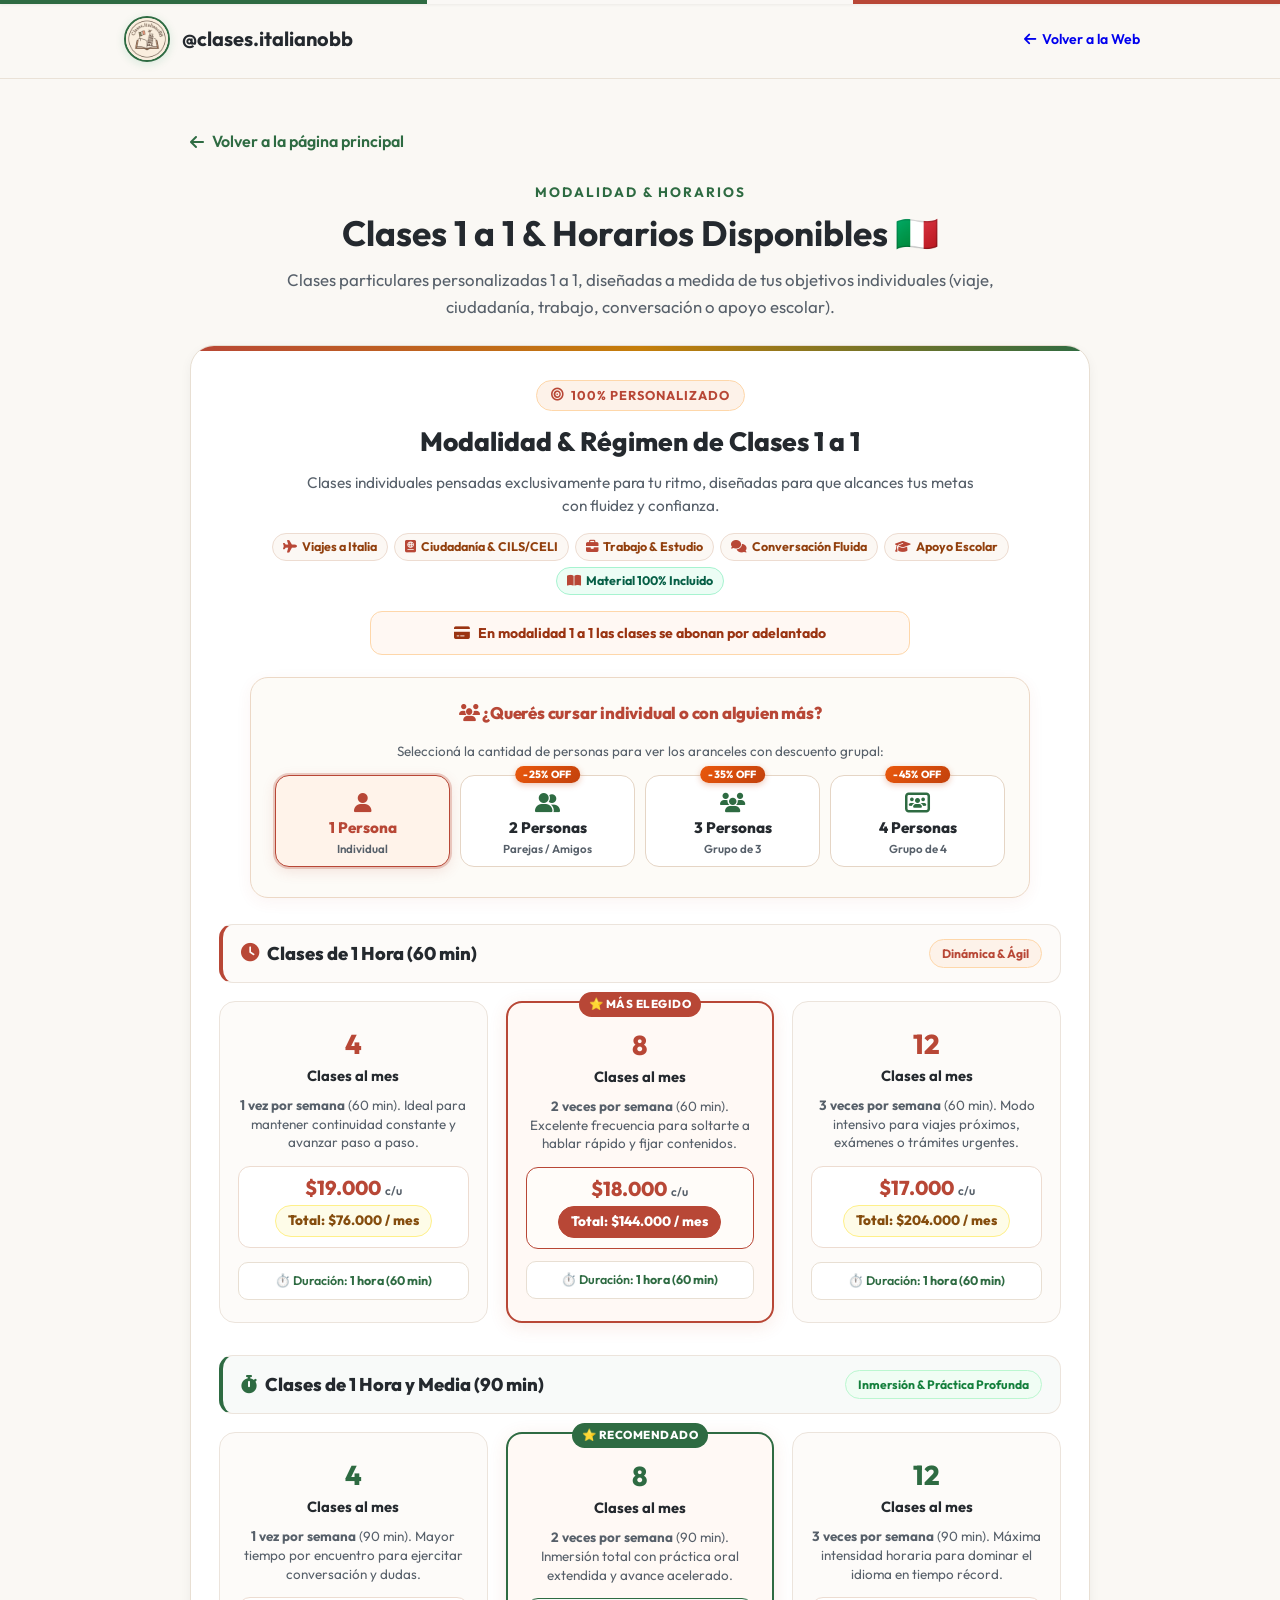
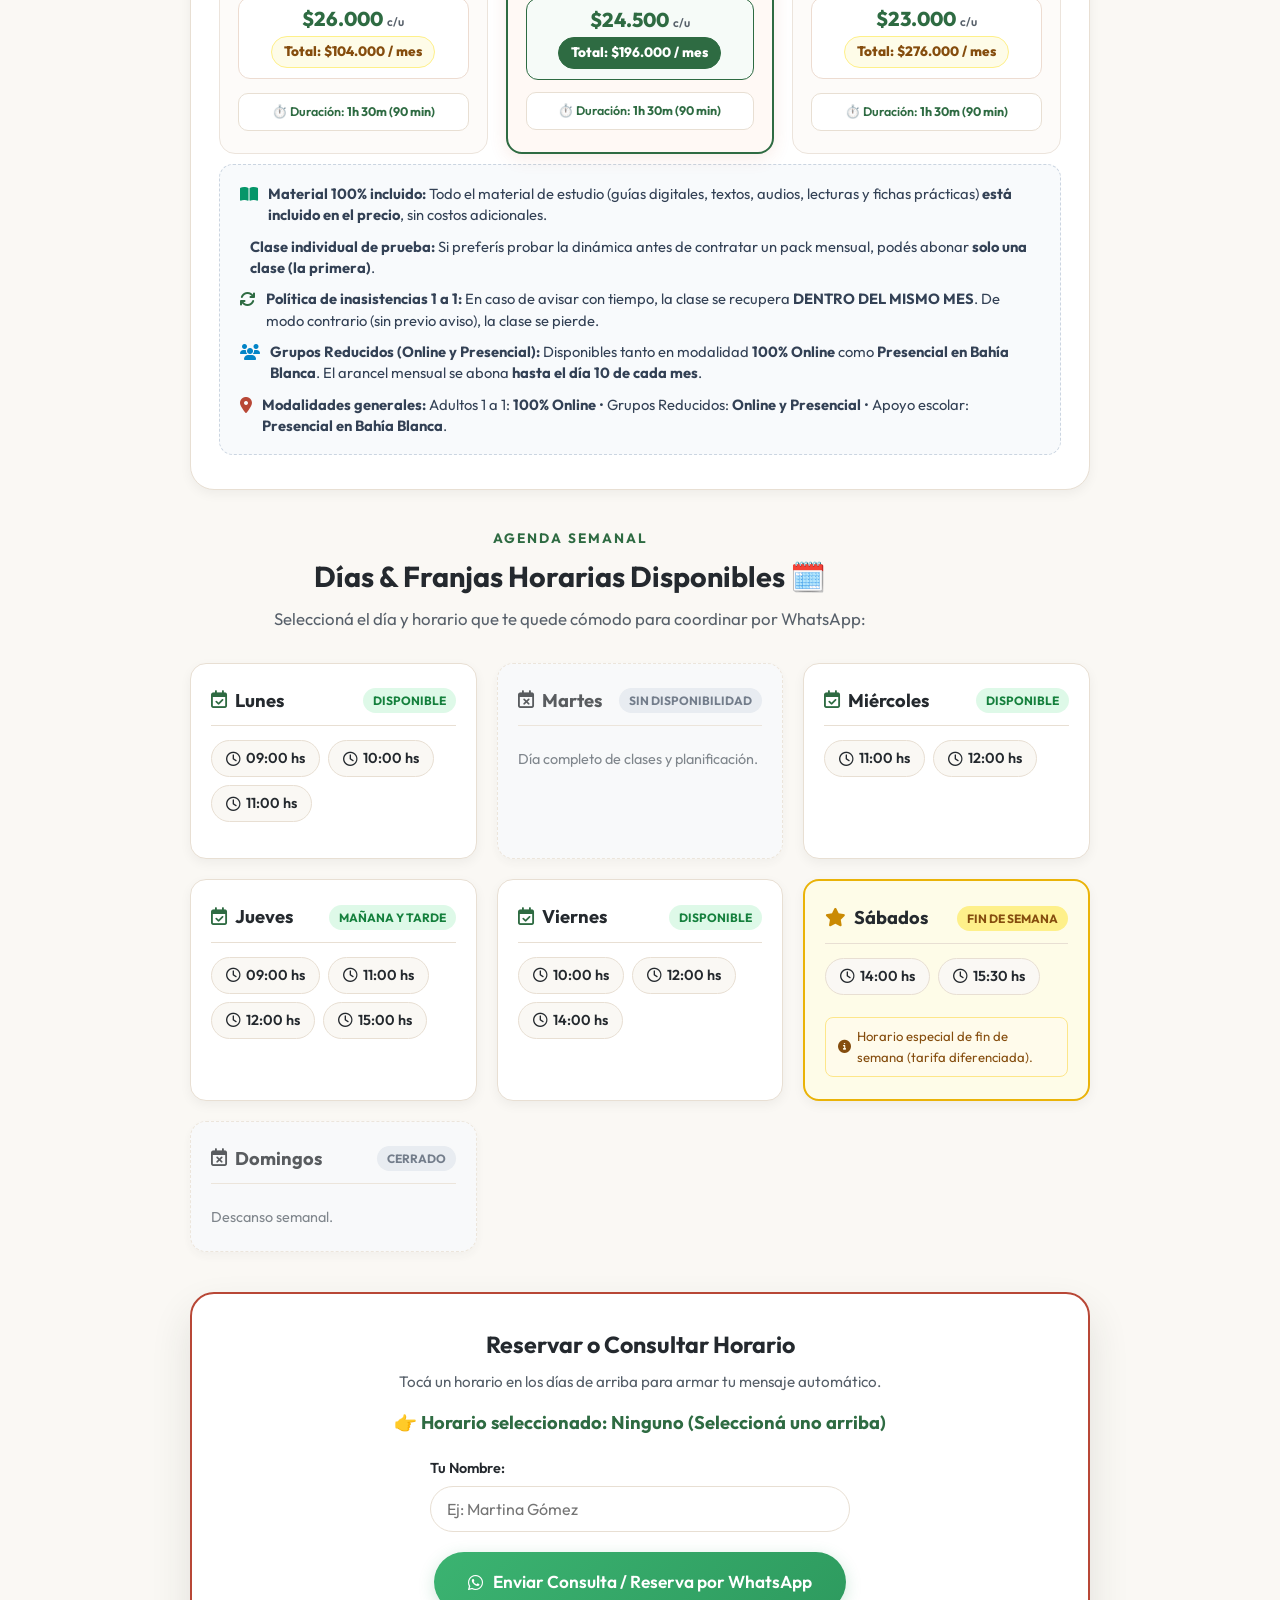
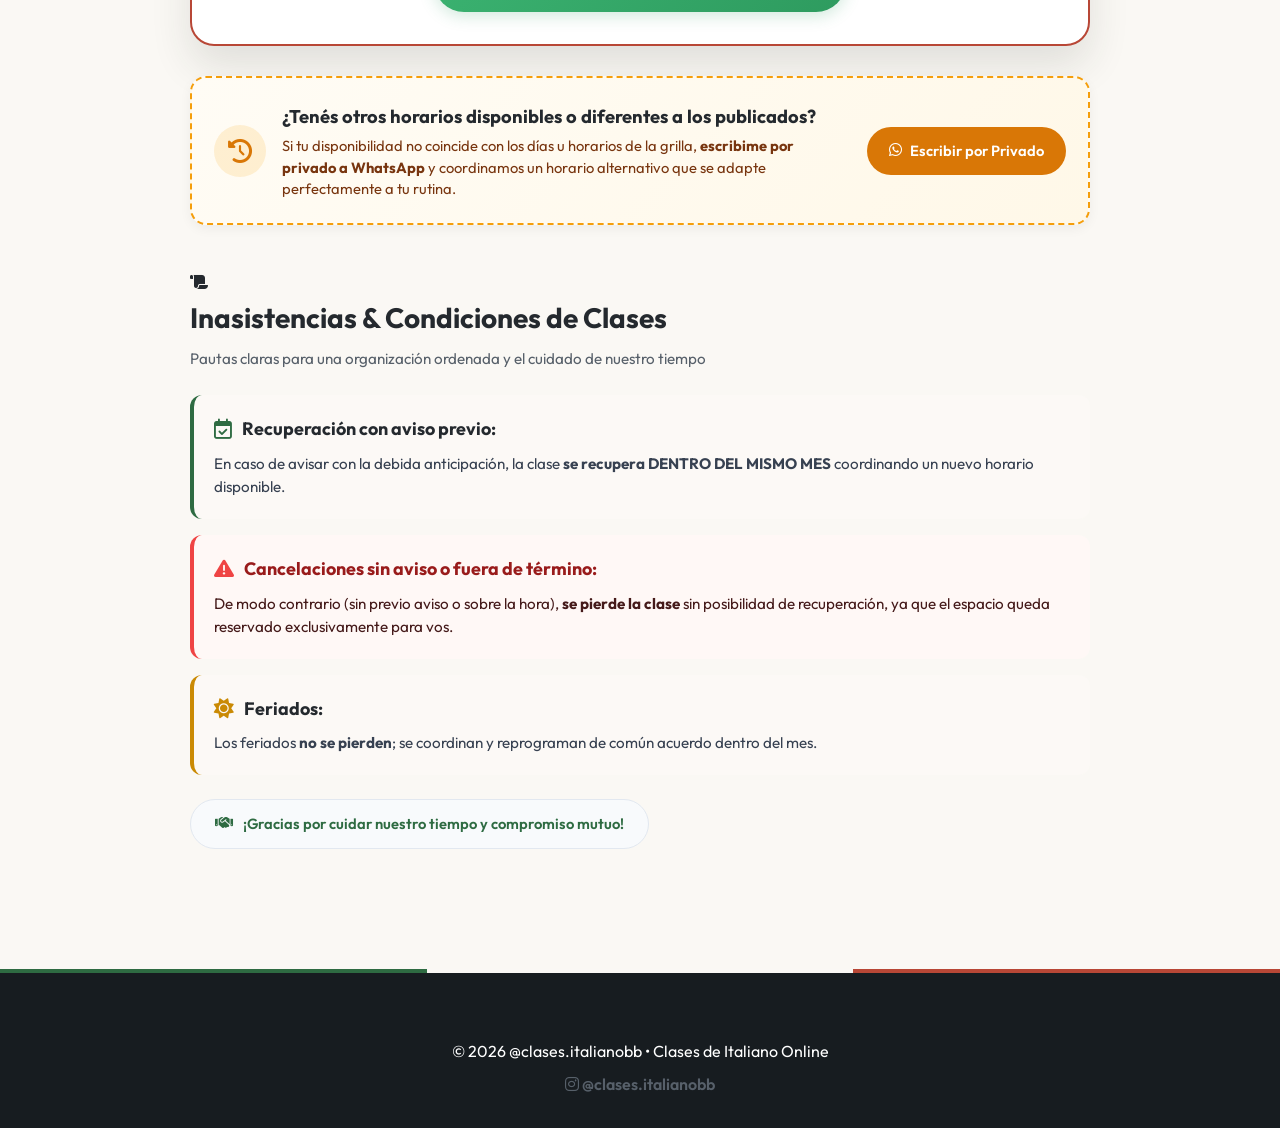
==== commit cc2805f5: "Agregar selector interactivo de descuentos grupales (25%, 35% y 45% OFF) y redondear pack 8 clases 1" ====
--- a/calendario.html
+++ b/calendario.html
@@ -6,6 +6,9 @@
   <meta name="theme-color" content="#008c45">
   <meta name="mobile-web-app-capable" content="yes">
   <meta name="apple-mobile-web-app-capable" content="yes">
+  <meta http-equiv="Cache-Control" content="no-cache, no-store, must-revalidate">
+  <meta http-equiv="Pragma" content="no-cache">
+  <meta http-equiv="Expires" content="0">
   <title>Horarios y Disponibilidad | @clases.italianobb</title>
   <meta name="description" content="Consulta los días y horarios disponibles para tus clases de italiano online y reserva tu lugar por WhatsApp con @clases.italianobb.">
   
@@ -14,7 +17,7 @@
   <link rel="preconnect" href="https://fonts.gstatic.com" crossorigin>
   <link href="https://fonts.googleapis.com/css2?family=Outfit:wght@300;400;500;600;700;800&family=Playfair+Display:ital,wght@0,600;0,700;1,400;1,600&display=swap" rel="stylesheet">
   <link rel="stylesheet" href="https://cdnjs.cloudflare.com/ajax/libs/font-awesome/6.4.0/css/all.min.css">
-  <link rel="stylesheet" href="style.css?v=20260929_centered_titles_v2">
+  <link rel="stylesheet" href="style.css?v=20261003_group_pricing_v1">
   <style>
     .calendar-page-container {
       padding: 50px 0 80px 0;
@@ -153,6 +156,121 @@
       color: var(--secondary);
       margin: 14px 0 20px 0;
     }
+
+    /* Interactive Group Pricing Selector */
+    .group-pricing-selector-container {
+      background: #fdfbf7;
+      border: 1.5px solid #ecd8c6;
+      border-radius: 18px;
+      padding: 22px 24px 18px 24px;
+      margin: 22px auto 26px auto;
+      max-width: 780px;
+      text-align: center;
+      box-shadow: 0 4px 16px rgba(184, 71, 54, 0.06);
+    }
+    .group-pricing-label {
+      display: block;
+      font-size: 1.05rem;
+      font-weight: 800;
+      color: var(--primary);
+      margin-bottom: 14px;
+      letter-spacing: -0.2px;
+    }
+    .people-selector-buttons {
+      display: grid;
+      grid-template-columns: repeat(4, 1fr);
+      gap: 10px;
+      margin-bottom: 12px;
+    }
+    .people-btn {
+      background: #ffffff;
+      border: 1.5px solid #e5d5c5;
+      border-radius: 14px;
+      padding: 14px 8px 10px 8px;
+      cursor: pointer;
+      display: flex;
+      flex-direction: column;
+      align-items: center;
+      gap: 4px;
+      position: relative;
+      transition: all 0.2s ease;
+      font-family: inherit;
+    }
+    .people-btn:hover {
+      border-color: var(--primary);
+      background: #fff8f3;
+      transform: translateY(-2px);
+      box-shadow: 0 4px 12px rgba(184, 71, 54, 0.12);
+    }
+    .people-btn.active {
+      background: #fff3ea;
+      border-color: var(--primary);
+      box-shadow: 0 0 0 2px rgba(184, 71, 54, 0.25), 0 4px 14px rgba(184, 71, 54, 0.15);
+    }
+    .people-btn-icon {
+      font-size: 1.25rem;
+      color: var(--secondary);
+    }
+    .people-btn.active .people-btn-icon {
+      color: var(--primary);
+    }
+    .people-btn-title {
+      font-size: 0.95rem;
+      font-weight: 800;
+      color: var(--text-dark);
+      line-height: 1.2;
+    }
+    .people-btn.active .people-btn-title {
+      color: var(--primary);
+    }
+    .people-btn-sub {
+      font-size: 0.72rem;
+      color: var(--text-muted);
+      font-weight: 600;
+    }
+    .people-btn-discount-badge {
+      position: absolute;
+      top: -10px;
+      right: 50%;
+      transform: translateX(50%);
+      background: linear-gradient(135deg, #ea580c, #c2410c);
+      color: #ffffff;
+      font-size: 0.65rem;
+      font-weight: 800;
+      padding: 2px 8px;
+      border-radius: 50px;
+      letter-spacing: 0.3px;
+      box-shadow: 0 2px 6px rgba(194, 65, 12, 0.3);
+      white-space: nowrap;
+    }
+    .savings-alert-box {
+      background: #f0fdf4;
+      border: 1px solid #bbf7d0;
+      border-radius: 10px;
+      padding: 8px 14px;
+      font-size: 0.86rem;
+      color: #166534;
+      font-weight: 600;
+      display: inline-flex;
+      align-items: center;
+      gap: 8px;
+      animation: fadeIn 0.3s ease;
+    }
+    .regime-group-hint {
+      display: block;
+      font-size: 0.72rem;
+      color: var(--text-muted);
+      margin-top: 4px;
+      font-weight: 600;
+    }
+    .price-original-crossed {
+      font-size: 0.78rem;
+      color: #94a3b8;
+      text-decoration: line-through;
+      margin-right: 4px;
+      font-weight: normal;
+    }
+
     @media (max-width: 768px) {
       .calendar-page-container {
         padding: 24px 0 50px 0;
@@ -162,6 +280,13 @@
         border-radius: 20px;
         margin-top: 28px;
       }
+      .people-selector-buttons {
+        grid-template-columns: repeat(2, 1fr);
+        gap: 12px;
+      }
+      .group-pricing-selector-container {
+        padding: 16px 12px;
+      }
     }
   </style>
 </head>
@@ -170,7 +295,7 @@
   <!-- Header -->
   <header class="header">
     <div class="container nav-container">
-      <a href="index.html" class="logo" style="text-decoration:none;">
+      <a href="https://www.instagram.com/clases.italianobb/" target="_blank" rel="noopener noreferrer" class="logo" style="text-decoration:none;" title="Instagram @clases.italianobb">
         <div class="logo-circle-wrapper">
           <img src="logo.jpg" alt="Logo Clases.ItalianoBB" class="header-logo-img">
         </div>
@@ -221,6 +346,42 @@
         <span>En modalidad 1 a 1 las clases se abonan por adelantado</span>
       </div>
 
+      <!-- Interactive People / Group Selector -->
+      <div class="group-pricing-selector-container">
+        <span class="group-pricing-label"><i class="fa-solid fa-users"></i> ¿Querés cursar individual o con alguien más?</span>
+        <p style="font-size:0.84rem; color:var(--text-muted); margin-bottom:12px;">Seleccioná la cantidad de personas para ver los aranceles con descuento grupal:</p>
+        <div class="people-selector-buttons" id="people-selector-group">
+          <button type="button" class="people-btn active" data-people="1">
+            <span class="people-btn-icon"><i class="fa-solid fa-user"></i></span>
+            <span class="people-btn-title">1 Persona</span>
+            <span class="people-btn-sub">Individual</span>
+          </button>
+          <button type="button" class="people-btn" data-people="2">
+            <span class="people-btn-discount-badge">-25% OFF</span>
+            <span class="people-btn-icon"><i class="fa-solid fa-user-group"></i></span>
+            <span class="people-btn-title">2 Personas</span>
+            <span class="people-btn-sub">Parejas / Amigos</span>
+          </button>
+          <button type="button" class="people-btn" data-people="3">
+            <span class="people-btn-discount-badge">-35% OFF</span>
+            <span class="people-btn-icon"><i class="fa-solid fa-users"></i></span>
+            <span class="people-btn-title">3 Personas</span>
+            <span class="people-btn-sub">Grupo de 3</span>
+          </button>
+          <button type="button" class="people-btn" data-people="4">
+            <span class="people-btn-discount-badge">-45% OFF</span>
+            <span class="people-btn-icon"><i class="fa-solid fa-users-rectangle"></i></span>
+            <span class="people-btn-title">4 Personas</span>
+            <span class="people-btn-sub">Grupo de 4</span>
+          </button>
+        </div>
+
+        <div class="savings-alert-box" id="savings-banner" style="display: none;">
+          <i class="fa-solid fa-gift" style="color:#15803d; font-size:1.1rem;"></i>
+          <span id="savings-banner-text">¡Descuento grupal aplicado! Los valores mostrados son <strong>por persona</strong>.</span>
+        </div>
+      </div>
+
       <!-- Section 1: Clases de 1 Hora (60 min) -->
       <div class="duration-category-header">
         <h3 class="duration-category-title"><i class="fa-solid fa-clock" style="color:var(--primary);"></i> Clases de 1 Hora (60 min)</h3>
@@ -235,8 +396,9 @@
           <p class="regime-desc-text"><strong>1 vez por semana</strong> (60 min). Ideal para mantener continuidad constante y avanzar paso a paso.</p>
           
           <div class="regime-price-box">
-            <span class="regime-unit-price">$19.000 <span class="regime-unit-label">c/u</span></span>
-            <span class="regime-total-price">Total: $76.000 / mes</span>
+            <span class="regime-unit-price" id="p60-4-unit">$19.000 <span class="regime-unit-label">c/u</span></span>
+            <span class="regime-total-price" id="p60-4-total">Total: $76.000 / mes</span>
+            <span class="regime-group-hint" id="p60-4-group" style="display:none;"></span>
           </div>
 
           <div class="regime-durations-box">
@@ -252,8 +414,9 @@
           <p class="regime-desc-text"><strong>2 veces por semana</strong> (60 min). Excelente frecuencia para soltarte a hablar rápido y fijar contenidos.</p>
           
           <div class="regime-price-box" style="border-color: var(--primary); background: #fffcf9;">
-            <span class="regime-unit-price">$18.000 <span class="regime-unit-label">c/u</span></span>
-            <span class="regime-total-price" style="background: var(--primary); color: #ffffff; border-color: var(--primary);">Total: $144.000 / mes</span>
+            <span class="regime-unit-price" id="p60-8-unit">$18.000 <span class="regime-unit-label">c/u</span></span>
+            <span class="regime-total-price" id="p60-8-total" style="background: var(--primary); color: #ffffff; border-color: var(--primary);">Total: $144.000 / mes</span>
+            <span class="regime-group-hint" id="p60-8-group" style="display:none;"></span>
           </div>
 
           <div class="regime-durations-box">
@@ -268,8 +431,9 @@
           <p class="regime-desc-text"><strong>3 veces por semana</strong> (60 min). Modo intensivo para viajes próximos, exámenes o trámites urgentes.</p>
           
           <div class="regime-price-box">
-            <span class="regime-unit-price">$17.000 <span class="regime-unit-label">c/u</span></span>
-            <span class="regime-total-price">Total: $204.000 / mes</span>
+            <span class="regime-unit-price" id="p60-12-unit">$17.000 <span class="regime-unit-label">c/u</span></span>
+            <span class="regime-total-price" id="p60-12-total">Total: $204.000 / mes</span>
+            <span class="regime-group-hint" id="p60-12-group" style="display:none;"></span>
           </div>
 
           <div class="regime-durations-box">
@@ -292,8 +456,9 @@
           <p class="regime-desc-text"><strong>1 vez por semana</strong> (90 min). Mayor tiempo por encuentro para ejercitar conversación y dudas.</p>
           
           <div class="regime-price-box">
-            <span class="regime-unit-price" style="color:var(--secondary);">$26.000 <span class="regime-unit-label">c/u</span></span>
-            <span class="regime-total-price">Total: $104.000 / mes</span>
+            <span class="regime-unit-price" id="p90-4-unit" style="color:var(--secondary);">$26.000 <span class="regime-unit-label">c/u</span></span>
+            <span class="regime-total-price" id="p90-4-total">Total: $104.000 / mes</span>
+            <span class="regime-group-hint" id="p90-4-group" style="display:none;"></span>
           </div>
 
           <div class="regime-durations-box">
@@ -309,8 +474,9 @@
           <p class="regime-desc-text"><strong>2 veces por semana</strong> (90 min). Inmersión total con práctica oral extendida y avance acelerado.</p>
           
           <div class="regime-price-box" style="border-color: var(--secondary); background: #f6fbf8;">
-            <span class="regime-unit-price" style="color:var(--secondary);">$24.500 <span class="regime-unit-label">c/u</span></span>
-            <span class="regime-total-price" style="background: var(--secondary); color: #ffffff; border-color: var(--secondary);">Total: $196.000 / mes</span>
+            <span class="regime-unit-price" id="p90-8-unit" style="color:var(--secondary);">$24.500 <span class="regime-unit-label">c/u</span></span>
+            <span class="regime-total-price" id="p90-8-total" style="background: var(--secondary); color: #ffffff; border-color: var(--secondary);">Total: $196.000 / mes</span>
+            <span class="regime-group-hint" id="p90-8-group" style="display:none;"></span>
           </div>
 
           <div class="regime-durations-box">
@@ -325,8 +491,9 @@
           <p class="regime-desc-text"><strong>3 veces por semana</strong> (90 min). Máxima intensidad horaria para dominar el idioma en tiempo récord.</p>
           
           <div class="regime-price-box">
-            <span class="regime-unit-price" style="color:var(--secondary);">$23.000 <span class="regime-unit-label">c/u</span></span>
-            <span class="regime-total-price">Total: $276.000 / mes</span>
+            <span class="regime-unit-price" id="p90-12-unit" style="color:var(--secondary);">$23.000 <span class="regime-unit-label">c/u</span></span>
+            <span class="regime-total-price" id="p90-12-total">Total: $276.000 / mes</span>
+            <span class="regime-group-hint" id="p90-12-group" style="display:none;"></span>
           </div>
 
           <div class="regime-durations-box">
@@ -560,6 +727,118 @@
   </footer>
 
   <script>
+    // Group Pricing Data & Logic
+    const pricingData = {
+      1: {
+        label: 'Individual (1 persona)',
+        discountText: '',
+        p60_4: { unit: 19000, total: 76000, groupTotal: 76000, origUnit: null },
+        p60_8: { unit: 18000, total: 144000, groupTotal: 144000, origUnit: null },
+        p60_12: { unit: 17000, total: 204000, groupTotal: 204000, origUnit: null },
+        p90_4: { unit: 26000, total: 104000, groupTotal: 104000, origUnit: null },
+        p90_8: { unit: 24500, total: 196000, groupTotal: 196000, origUnit: null },
+        p90_12: { unit: 23000, total: 276000, groupTotal: 276000, origUnit: null }
+      },
+      2: {
+        label: '2 Personas (25% OFF)',
+        discountText: '¡25% OFF por persona aplicado! Aranceles para 2 alumnos juntos:',
+        p60_4: { unit: 14250, total: 57000, groupTotal: 114000, origUnit: 19000 },
+        p60_8: { unit: 13750, total: 110000, groupTotal: 220000, origUnit: 18000 }, // Redondeado a $220.000 para 2
+        p60_12: { unit: 12750, total: 153000, groupTotal: 306000, origUnit: 17000 },
+        p90_4: { unit: 19500, total: 78000, groupTotal: 156000, origUnit: 26000 },
+        p90_8: { unit: 18375, total: 147000, groupTotal: 294000, origUnit: 24500 },
+        p90_12: { unit: 17250, total: 207000, groupTotal: 414000, origUnit: 23000 }
+      },
+      3: {
+        label: '3 Personas (35% OFF)',
+        discountText: '¡35% OFF por persona aplicado! Aranceles para 3 alumnos juntos:',
+        p60_4: { unit: 12350, total: 49400, groupTotal: 148200, origUnit: 19000 },
+        p60_8: { unit: 11700, total: 93600, groupTotal: 280800, origUnit: 18000 },
+        p60_12: { unit: 11050, total: 132600, groupTotal: 397800, origUnit: 17000 },
+        p90_4: { unit: 16900, total: 67600, groupTotal: 202800, origUnit: 26000 },
+        p90_8: { unit: 15925, total: 127400, groupTotal: 382200, origUnit: 24500 },
+        p90_12: { unit: 14950, total: 179400, groupTotal: 538200, origUnit: 23000 }
+      },
+      4: {
+        label: '4 Personas (45% OFF)',
+        discountText: '¡45% OFF por persona aplicado! Aranceles para 4 alumnos juntos:',
+        p60_4: { unit: 10450, total: 41800, groupTotal: 167200, origUnit: 19000 },
+        p60_8: { unit: 9900, total: 79200, groupTotal: 316800, origUnit: 18000 },
+        p60_12: { unit: 9350, total: 112200, groupTotal: 448800, origUnit: 17000 },
+        p90_4: { unit: 14300, total: 57200, groupTotal: 228800, origUnit: 26000 },
+        p90_8: { unit: 13475, total: 107800, groupTotal: 431200, origUnit: 24500 },
+        p90_12: { unit: 12650, total: 151800, groupTotal: 607200, origUnit: 23000 }
+      }
+    };
+
+    let selectedPeopleCount = 1;
+
+    function formatMoney(num) {
+      return '$' + num.toLocaleString('es-AR');
+    }
+
+    function renderPricing(people) {
+      selectedPeopleCount = people;
+      const data = pricingData[people];
+      if (!data) return;
+
+      const savingsBanner = document.getElementById('savings-banner');
+      const savingsText = document.getElementById('savings-banner-text');
+
+      if (people > 1) {
+        savingsBanner.style.display = 'inline-flex';
+        savingsText.innerHTML = `${data.discountText} El valor mostrado es <strong>por persona</strong>.`;
+      } else {
+        savingsBanner.style.display = 'none';
+      }
+
+      const keys = ['p60_4', 'p60_8', 'p60_12', 'p90_4', 'p90_8', 'p90_12'];
+      keys.forEach(key => {
+        const idPrefix = key.replace('_', '-');
+        const unitEl = document.getElementById(`${idPrefix}-unit`);
+        const totalEl = document.getElementById(`${idPrefix}-total`);
+        const groupEl = document.getElementById(`${idPrefix}-group`);
+        const item = data[key];
+
+        if (unitEl && item) {
+          if (item.origUnit) {
+            unitEl.innerHTML = `<span class="price-original-crossed">${formatMoney(item.origUnit)}</span> ${formatMoney(item.unit)} <span class="regime-unit-label">c/u</span>`;
+          } else {
+            unitEl.innerHTML = `${formatMoney(item.unit)} <span class="regime-unit-label">c/u</span>`;
+          }
+        }
+
+        if (totalEl && item) {
+          if (people > 1) {
+            totalEl.innerHTML = `Por persona: <strong>${formatMoney(item.total)}</strong> / mes`;
+          } else {
+            totalEl.innerHTML = `Total: ${formatMoney(item.total)} / mes`;
+          }
+        }
+
+        if (groupEl && item) {
+          if (people > 1) {
+            groupEl.style.display = 'block';
+            groupEl.innerHTML = `Total grupo (${people} personas): <strong>${formatMoney(item.groupTotal)}</strong>`;
+          } else {
+            groupEl.style.display = 'none';
+          }
+        }
+      });
+      updateWhatsappLink();
+    }
+
+    const peopleButtons = document.querySelectorAll('.people-btn');
+    peopleButtons.forEach(btn => {
+      btn.addEventListener('click', () => {
+        peopleButtons.forEach(b => b.classList.remove('active'));
+        btn.classList.add('active');
+        const count = parseInt(btn.getAttribute('data-people'), 10) || 1;
+        renderPricing(count);
+      });
+    });
+
+    // Schedule selection & WhatsApp link builder
     const timeBadges = document.querySelectorAll('.time-badge');
     const bookingSummary = document.getElementById('booking-summary');
     const bookName = document.getElementById('book-name');
@@ -571,11 +850,13 @@
 
     function updateWhatsappLink() {
       const name = bookName.value.trim() || 'un futuro alumno/a';
+      const groupInfo = selectedPeopleCount > 1 ? ` para *${selectedPeopleCount} personas* (con descuento grupal)` : '';
       let message = '';
+
       if (selectedDay && selectedTime) {
-        message = `¡Ciao! Soy ${name} y vi en la web que tenés disponibilidad los días *${selectedDay} a las ${selectedTime}*. Quisiera reservar ese horario para mis clases de italiano 🇮🇹`;
+        message = `¡Ciao! Soy ${name} y vi en la web que tenés disponibilidad los días *${selectedDay} a las ${selectedTime}*. Quisiera reservar ese horario para clases de italiano${groupInfo} 🇮🇹`;
       } else {
-        message = `¡Ciao! Soy ${name} y quisiera consultar por los horarios disponibles para comenzar clases de italiano 🇮🇹`;
+        message = `¡Ciao! Soy ${name} y quisiera consultar por los horarios disponibles para comenzar clases de italiano${groupInfo} 🇮🇹`;
       }
       whatsappBookBtn.href = `https://wa.me/${phone}?text=${encodeURIComponent(message)}`;
     }
--- a/style.css
+++ b/style.css
@@ -937,14 +937,14 @@
   border-radius: var(--border-radius-lg);
   border: 1px solid var(--border-color);
   box-shadow: var(--shadow-sm);
-  padding: 34px 26px;
+  padding: 32px 22px 24px 22px;
   position: relative;
   display: flex;
   flex-direction: column;
   transition: transform 0.3s ease, box-shadow 0.3s ease;
   height: 100%;
   box-sizing: border-box;
-  text-align: left;
+  text-align: center;
 }
 
 .course-card:hover {
@@ -959,19 +959,18 @@
 
 .card-badge {
   position: absolute;
-  top: -13px;
-  left: 50%;
-  transform: translateX(-50%);
+  top: 12px;
+  right: 14px;
   background: var(--secondary);
   color: white;
-  padding: 4px 16px;
-  border-radius: var(--border-radius-pill);
-  font-size: 0.75rem;
+  padding: 3px 10px;
+  border-radius: 50px;
+  font-size: 0.68rem;
   font-weight: 700;
   text-transform: uppercase;
-  letter-spacing: 0.6px;
+  letter-spacing: 0.4px;
   white-space: nowrap;
-  box-shadow: 0 2px 8px rgba(0, 0, 0, 0.1);
+  box-shadow: 0 1px 4px rgba(0, 0, 0, 0.08);
   z-index: 2;
 }
 
@@ -3259,27 +3258,29 @@
   }
 
   .course-card {
-    padding: 24px 18px;
-    border-radius: 20px;
+    padding: 34px 16px 20px 16px;
+    border-radius: 18px;
     box-shadow: 0 4px 14px rgba(70, 45, 30, 0.05);
     text-align: center;
+    position: relative;
+    overflow: visible;
   }
 
   .card-badge {
-    position: static;
-    display: inline-flex;
-    align-items: center;
-    justify-content: center;
-    width: fit-content;
-    margin: 0 auto 14px auto;
+    position: absolute;
+    top: 10px;
+    right: 12px;
+    left: auto;
     transform: none;
-    left: auto;
-    padding: 5px 14px;
+    padding: 2px 8px;
     border-radius: 50px;
-    font-size: 0.74rem;
-    font-weight: 800;
-    letter-spacing: 0.8px;
+    font-size: 0.65rem;
+    font-weight: 700;
+    letter-spacing: 0.3px;
     text-align: center;
+    max-width: calc(100% - 24px);
+    white-space: nowrap;
+    line-height: 1.3;
   }
 
   .course-icon {
